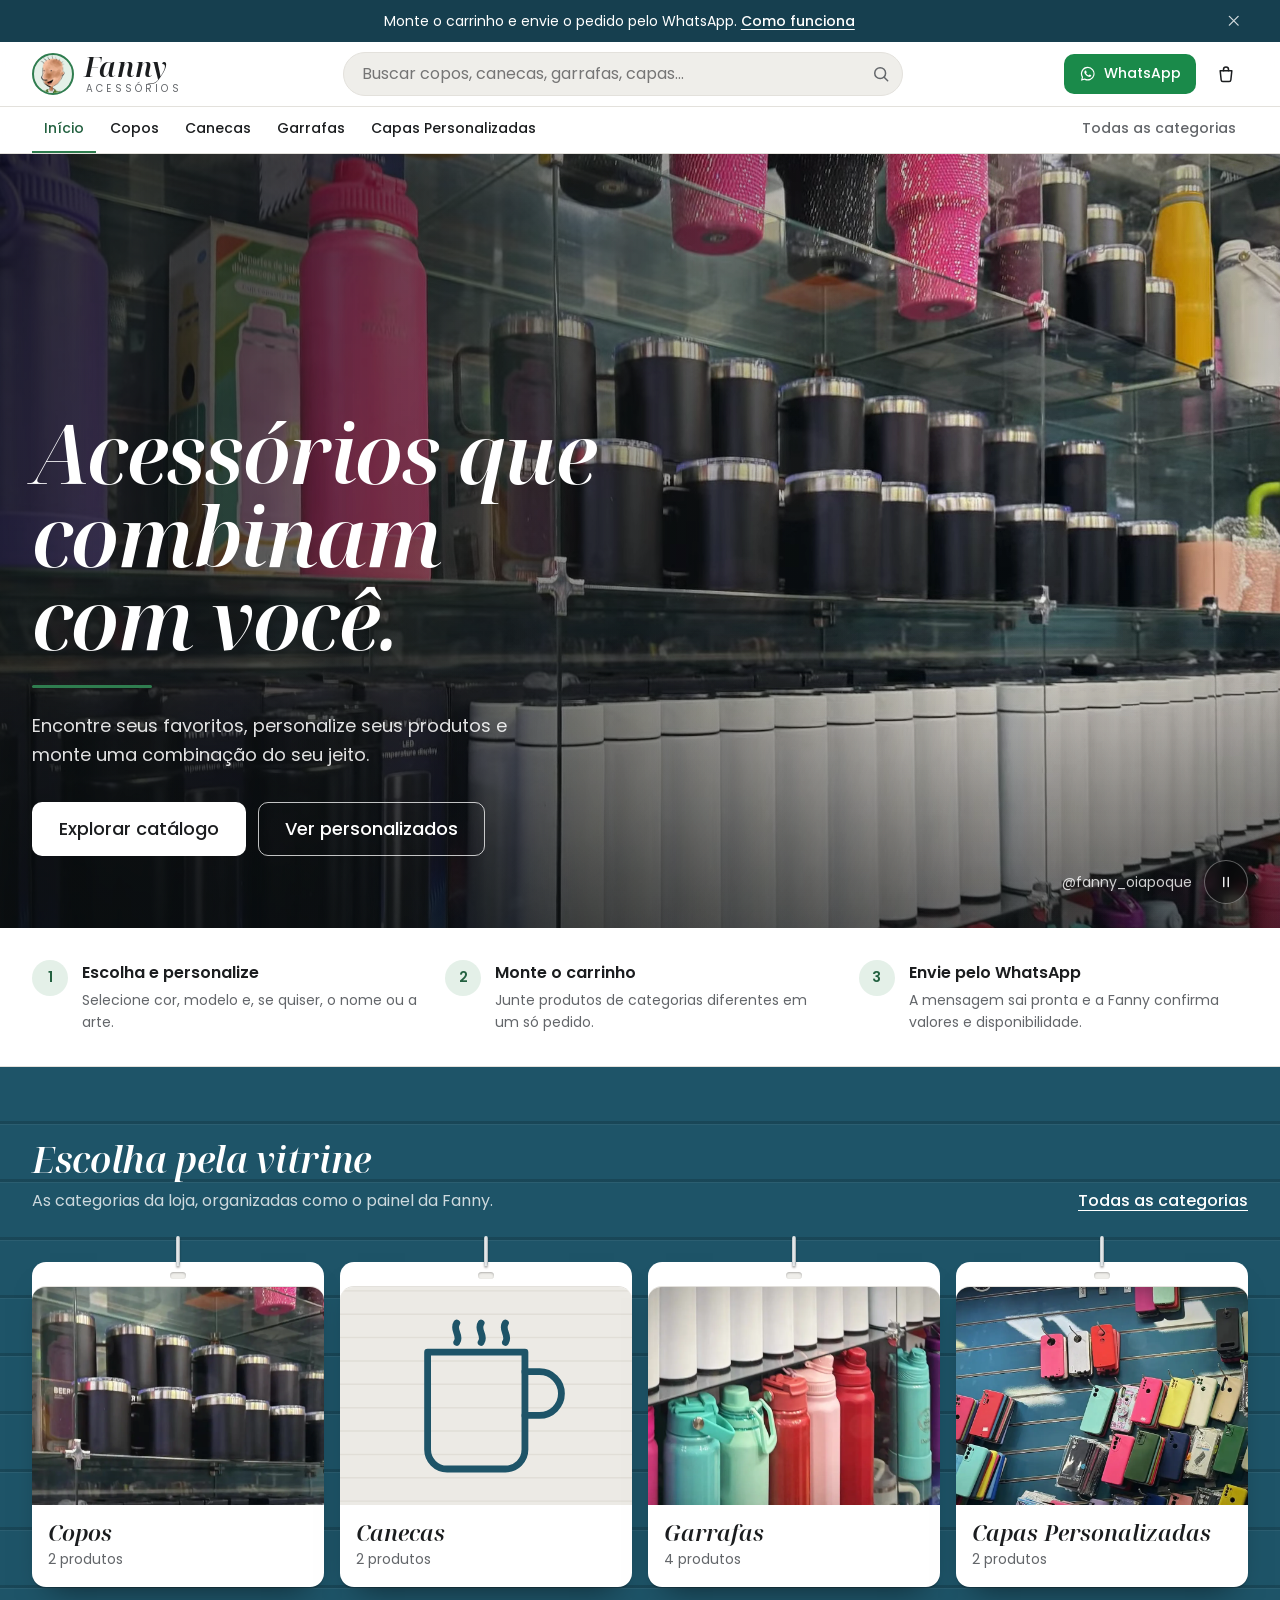
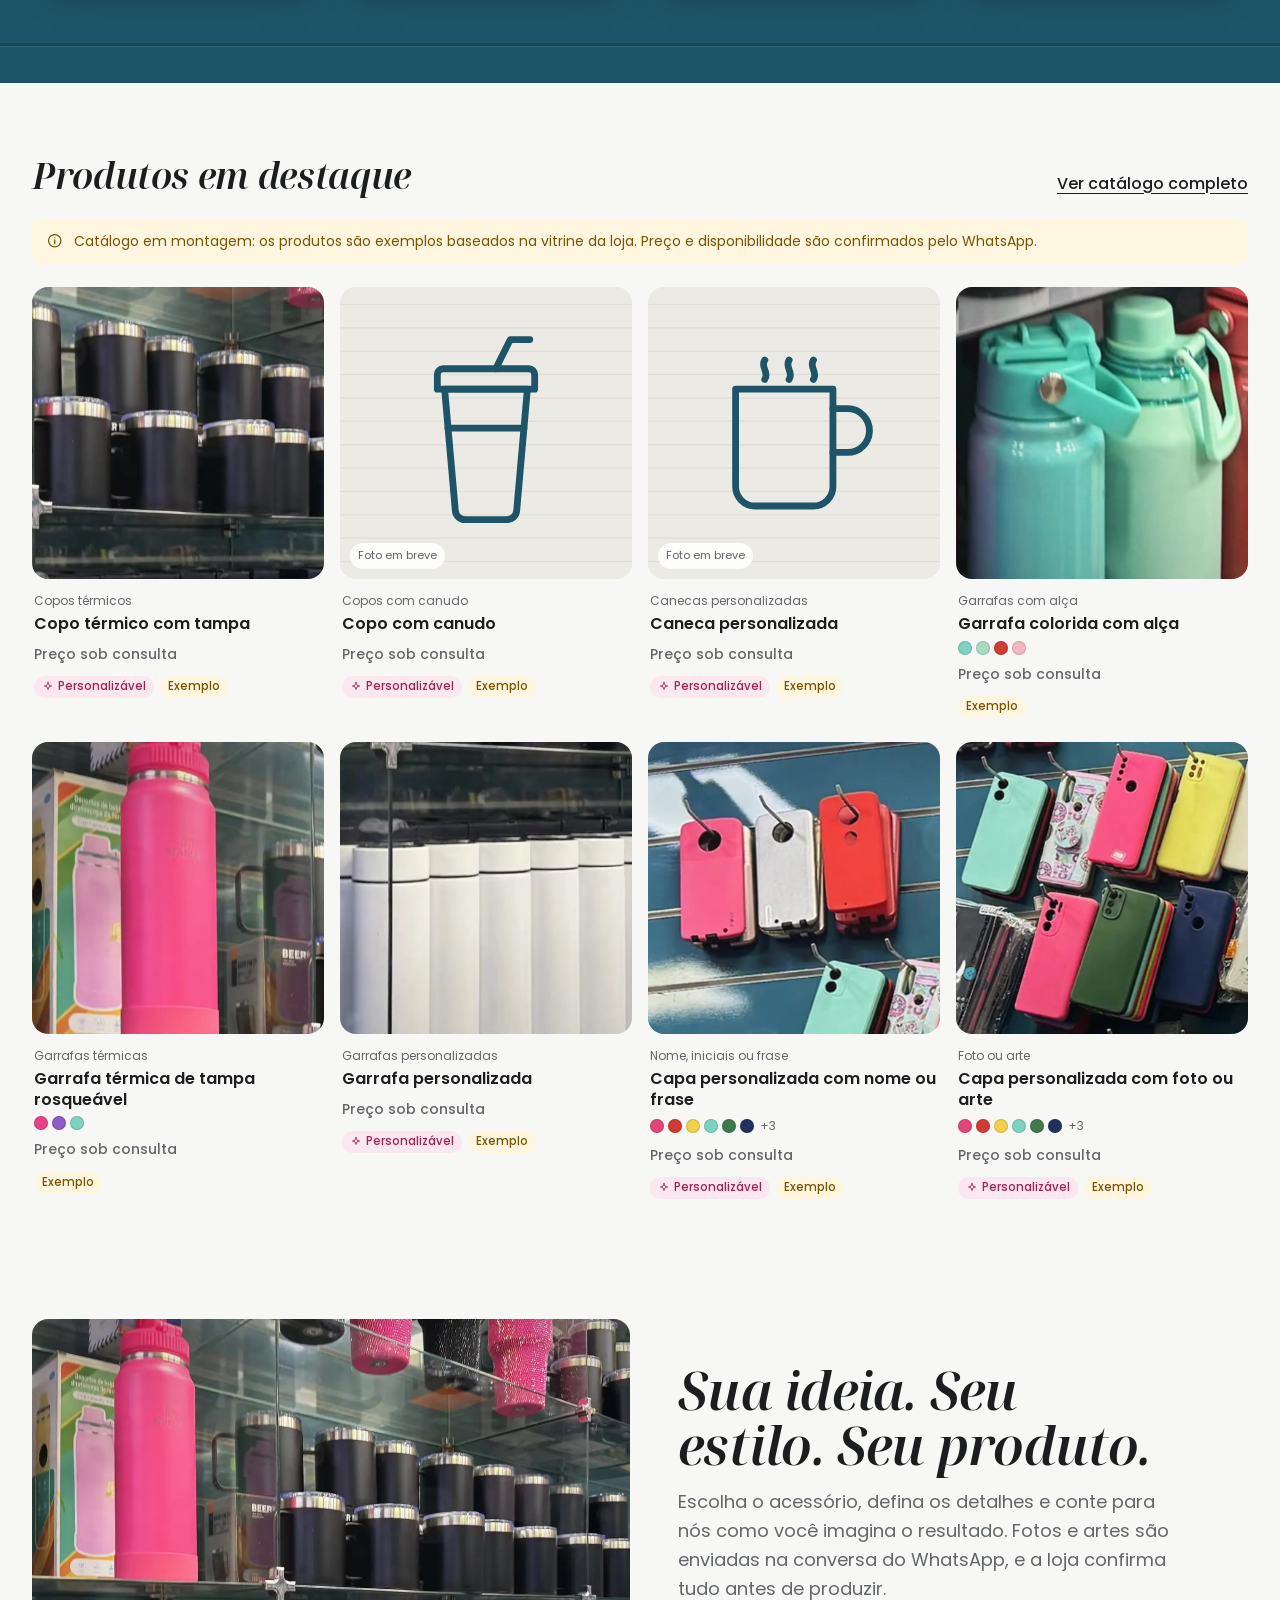
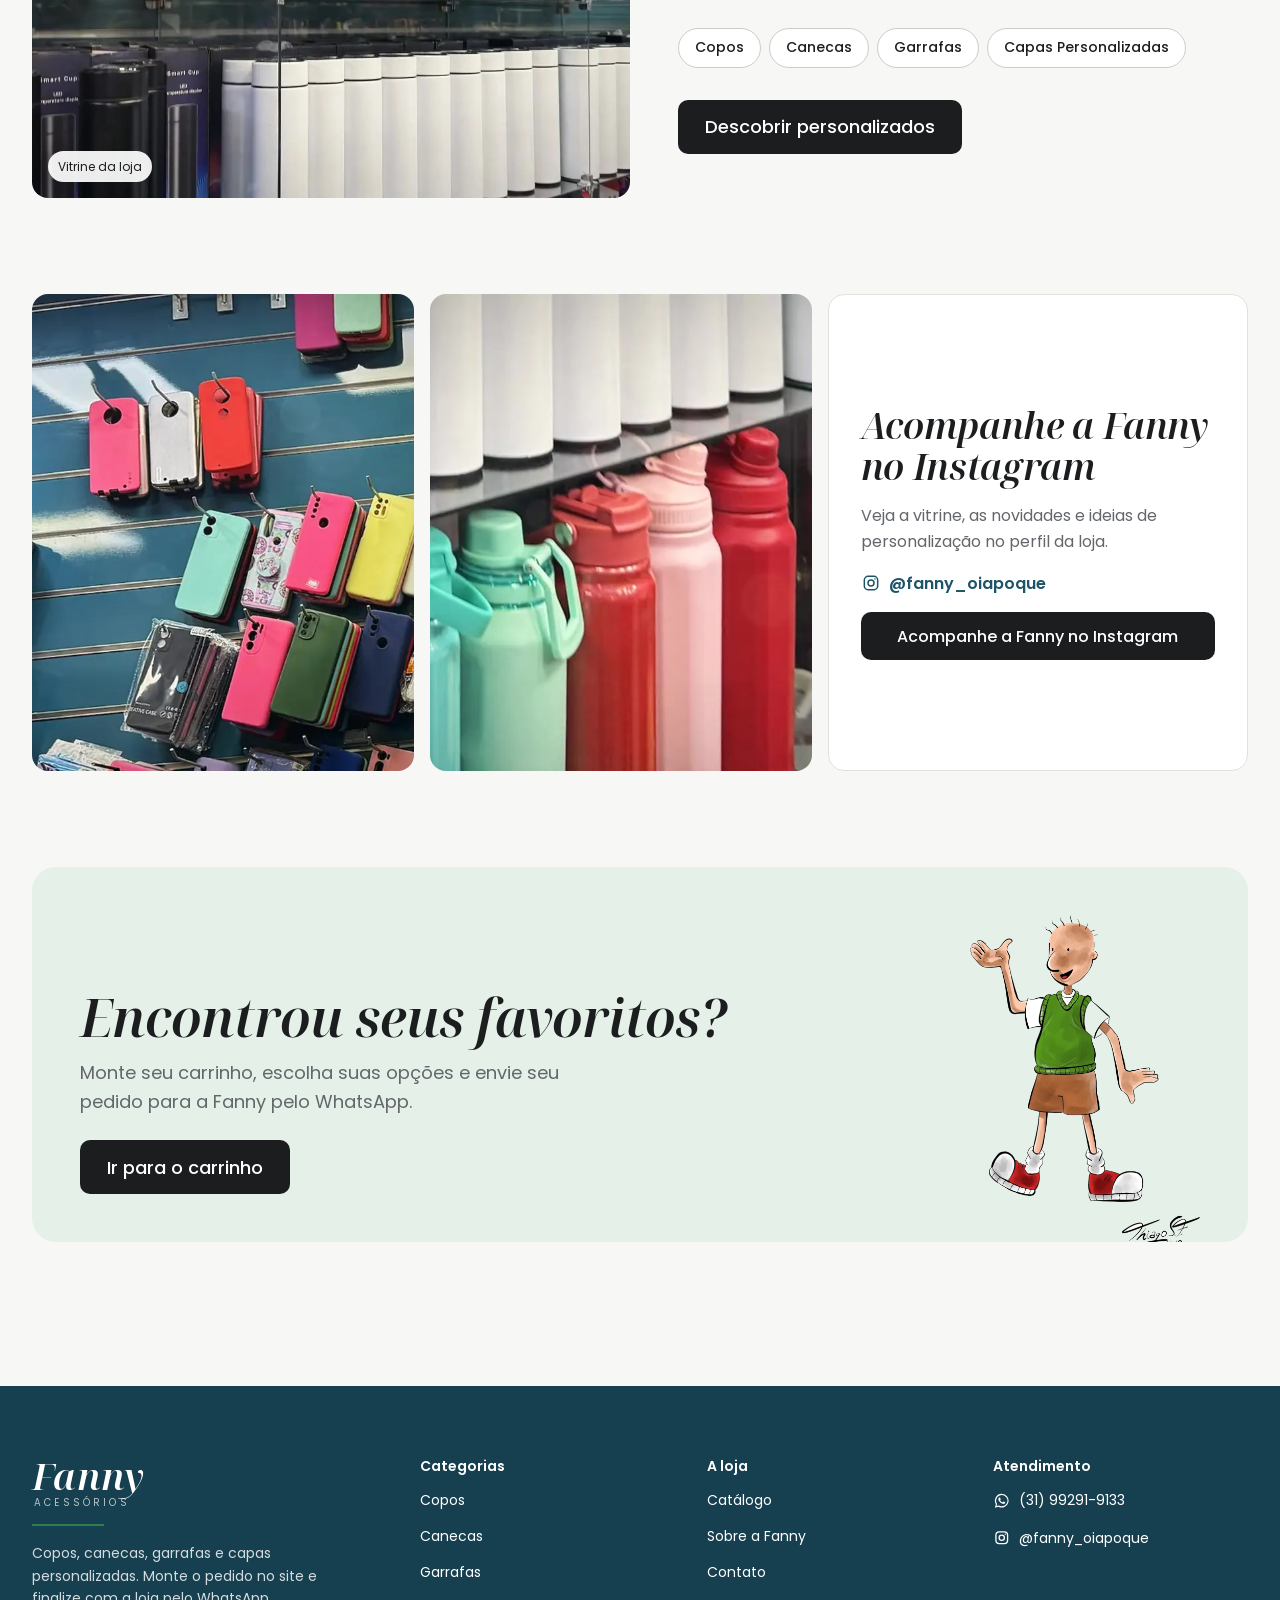
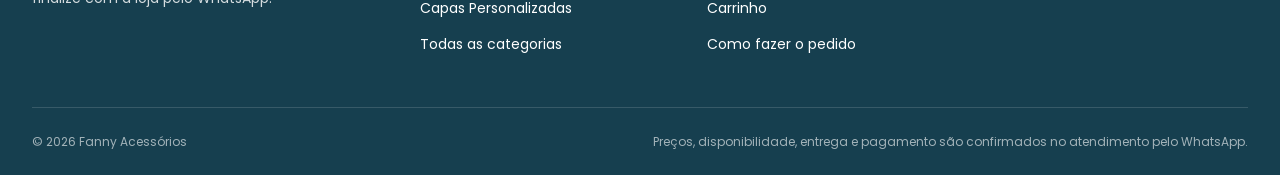
==== index.html @ cfad03cc "Add files via upload" ====
<!doctype html>
<html lang="pt-BR">
<head>
<meta charset="utf-8">
<meta name="viewport" content="width=device-width, initial-scale=1, viewport-fit=cover">
<title>Fanny Acessórios | Acessórios personalizados</title>
<meta name="description" content="Copos, canecas, garrafas e capas de celular personalizadas. Escolha, personalize e envie seu pedido para a Fanny pelo WhatsApp.">
<meta name="theme-color" content="#1E5468">

<meta property="og:type" content="website">
<meta property="og:locale" content="pt_BR">
<meta property="og:site_name" content="Fanny Acessórios">
<meta property="og:title" content="Fanny Acessórios | Acessórios personalizados">
<meta property="og:description" content="Copos, canecas, garrafas e capas de celular personalizadas. Escolha, personalize e envie seu pedido para a Fanny pelo WhatsApp.">
<meta property="og:image" content="assets/img/brand/og-image.jpg">

<meta name="twitter:card" content="summary_large_image">
<link rel="icon" href="favicon.svg" type="image/svg+xml">
<link rel="apple-touch-icon" href="assets/img/brand/apple-touch-icon.png">
<link rel="preload" href="assets/fonts/poppins-latin-400-normal.woff2" as="font" type="font/woff2" crossorigin>
<link rel="preload" href="assets/fonts/noto-serif-display-latin-600-italic.woff2" as="font" type="font/woff2" crossorigin>
<link rel="stylesheet" href="assets/css/fonts.css">
<link rel="stylesheet" href="assets/css/tokens.css">
<link rel="stylesheet" href="assets/css/base.css">
<link rel="stylesheet" href="assets/css/layout.css">
<link rel="stylesheet" href="assets/css/components.css">
<link rel="stylesheet" href="assets/css/catalog.css">
<link rel="stylesheet" href="assets/css/cart.css">
<link rel="stylesheet" href="assets/css/responsive.css">
<script type="module" src="assets/js/main.js"></script>
<link rel="preload" as="image" href="assets/img/hero/hero-poster.webp" media="(min-width: 768px)">
<link rel="preload" as="image" href="assets/img/hero/hero-poster-1280.webp" media="(max-width: 767px)">
<script type="application/ld+json">{"@context":"https://schema.org","@type":"Store","name":"Fanny Acessórios","description":"Copos, canecas, garrafas e capas personalizadas.","telephone":"+5531992919133","sameAs":["https://www.instagram.com/fanny_oiapoque/"]}</script>
</head>
<body data-page="home">
<a class="skip" href="#conteudo">Pular para o conteúdo</a>
<div class="announce"><div class="container"><p>Monte o carrinho e envie o pedido pelo WhatsApp. <a href="carrinho/#como-funciona">Como funciona</a></p><button type="button" data-announcement-close aria-label="Fechar aviso"><svg class="icon" viewBox="0 0 24 24" width="24" height="24" aria-hidden="true" focusable="false" fill="none" stroke="currentColor" stroke-width="1.8" stroke-linecap="round" stroke-linejoin="round"><path d="M6 6l12 12M18 6 6 18"/></svg></button></div></div>
<header class="site-header">
  <div class="container header__row">
    <button type="button" class="icon-btn header__menu" data-nav-toggle aria-controls="mobile-nav" aria-expanded="false" aria-label="Abrir menu"><svg class="icon" viewBox="0 0 24 24" width="24" height="24" aria-hidden="true" focusable="false" fill="none" stroke="currentColor" stroke-width="1.8" stroke-linecap="round" stroke-linejoin="round"><path d="M4 7h16M4 12h16M4 17h16"/></svg></button>
    <a class="brand" href="./" aria-label="Fanny Acessórios, página inicial"><picture><source srcset="assets/img/brand/fanny-avatar.webp" type="image/webp"><img class="brand__avatar" src="assets/img/brand/fanny-avatar.png" alt="" width="42" height="42"></picture><span class="brand__text"><span class="brand__word">Fanny</span><span class="brand__sub">acessórios</span></span></a>
    <form class="search" role="search" action="busca/" data-search-form>
      <label class="sr-only" for="q-top">Buscar produtos</label>
      <input id="q-top" type="search" name="q" placeholder="Buscar copos, canecas, garrafas, capas…" autocomplete="off" role="combobox" aria-autocomplete="list" aria-controls="suggest-top" aria-expanded="false">
      <button class="search__btn" type="submit" aria-label="Buscar"><svg class="icon" viewBox="0 0 24 24" width="24" height="24" aria-hidden="true" focusable="false" fill="none" stroke="currentColor" stroke-width="1.8" stroke-linecap="round" stroke-linejoin="round"><circle cx="11" cy="11" r="6.5"/><path d="m20 20-4.2-4.2"/></svg></button>
      <ul class="suggest" id="suggest-top" role="listbox" aria-label="Sugestões" data-suggest hidden></ul>
    </form>
    <div class="header__actions">
      <a class="icon-btn header__search-link" href="busca/" aria-label="Buscar produtos"><svg class="icon" viewBox="0 0 24 24" width="24" height="24" aria-hidden="true" focusable="false" fill="none" stroke="currentColor" stroke-width="1.8" stroke-linecap="round" stroke-linejoin="round"><circle cx="11" cy="11" r="6.5"/><path d="m20 20-4.2-4.2"/></svg></a>
      <a class="btn btn--wa btn--sm header__wa" href="https://wa.me/5531992919133?text=Ol%C3%A1%2C%20Fanny!%20Vim%20pelo%20site%20e%20gostaria%20de%20mais%20informa%C3%A7%C3%B5es." target="_blank" rel="noopener"><svg class="icon" viewBox="0 0 24 24" width="24" height="24" aria-hidden="true" focusable="false" fill="currentColor"><path d="M12.04 2.5a9.4 9.4 0 0 0-8.1 14.2L2.6 21.5l4.9-1.3a9.4 9.4 0 1 0 4.54-17.7zm0 17.2a7.8 7.8 0 0 1-3.98-1.09l-.29-.17-2.9.76.78-2.83-.19-.3a7.8 7.8 0 1 1 6.58 3.63zm4.28-5.84c-.23-.12-1.38-.68-1.6-.76-.21-.08-.37-.12-.53.12-.15.23-.6.76-.74.92-.14.15-.27.17-.5.06a6.4 6.4 0 0 1-1.88-1.16 7.1 7.1 0 0 1-1.3-1.62c-.14-.23 0-.36.1-.47.11-.11.24-.27.35-.41.12-.14.16-.23.24-.39.08-.15.04-.29-.02-.4-.06-.12-.53-1.27-.72-1.74-.19-.46-.38-.39-.53-.4h-.45a.86.86 0 0 0-.62.29 2.6 2.6 0 0 0-.82 1.95 4.5 4.5 0 0 0 .95 2.4 10.4 10.4 0 0 0 3.97 3.5c.55.24.99.38 1.32.49.56.18 1.06.15 1.46.09.45-.07 1.38-.56 1.57-1.1.2-.55.2-1.01.14-1.11-.06-.1-.21-.16-.44-.27z"/></svg><span>WhatsApp</span></a>
      <a class="icon-btn cart-btn" href="carrinho/" data-open-cart data-cart-label aria-label="Carrinho"><svg class="icon" viewBox="0 0 24 24" width="24" height="24" aria-hidden="true" focusable="false" fill="none" stroke="currentColor" stroke-width="1.8" stroke-linecap="round" stroke-linejoin="round"><path d="M5 8h14l-1.2 11.2a2 2 0 0 1-2 1.8H8.2a2 2 0 0 1-2-1.8L5 8z"/><path d="M9 8V6.5a3 3 0 0 1 6 0V8"/></svg><span class="count" data-cart-count hidden>0</span></a>
    </div>
  </div>
  <nav class="mainnav" aria-label="Categorias">
    <ul class="container mainnav__list">
      <li><a href="./" aria-current="page">Início</a></li>
      <li><a href="categorias/copos/">Copos</a></li>
      <li><a href="categorias/canecas/">Canecas</a></li>
      <li><a href="categorias/garrafas/">Garrafas</a></li>
      <li><a href="categorias/capas-personalizadas/">Capas Personalizadas</a></li>

      <li class="mainnav__all"><a href="categorias/">Todas as categorias</a></li>
    </ul>
  </nav>
</header>
<div class="mobile-nav" id="mobile-nav" hidden>
  <div class="mobile-nav__scrim" data-nav-close></div>
  <nav class="mobile-nav__panel" aria-label="Menu">
    <div class="mobile-nav__head"><span class="brand__word">Fanny</span><button type="button" class="icon-btn" data-nav-close aria-label="Fechar menu"><svg class="icon" viewBox="0 0 24 24" width="24" height="24" aria-hidden="true" focusable="false" fill="none" stroke="currentColor" stroke-width="1.8" stroke-linecap="round" stroke-linejoin="round"><path d="M6 6l12 12M18 6 6 18"/></svg></button></div>
    <div class="mobile-nav__body">
      <ul>
        <li><a href="./"><span class="mega__icon"><svg class="icon" viewBox="0 0 24 24" width="24" height="24" aria-hidden="true" focusable="false" fill="none" stroke="currentColor" stroke-width="1.8" stroke-linecap="round" stroke-linejoin="round"><path d="M4 11 12 4l8 7v8a1 1 0 0 1-1 1h-5v-6h-4v6H5a1 1 0 0 1-1-1z"/></svg></span>Início</a></li>
        <li><a href="catalogo/"><span class="mega__icon"><svg class="icon" viewBox="0 0 24 24" width="24" height="24" aria-hidden="true" focusable="false" fill="none" stroke="currentColor" stroke-width="1.8" stroke-linecap="round" stroke-linejoin="round"><rect x="4" y="4" width="7" height="7" rx="1.5"/><rect x="13" y="4" width="7" height="7" rx="1.5"/><rect x="4" y="13" width="7" height="7" rx="1.5"/><rect x="13" y="13" width="7" height="7" rx="1.5"/></svg></span>Catálogo completo</a></li>
        <li><a href="busca/"><span class="mega__icon"><svg class="icon" viewBox="0 0 24 24" width="24" height="24" aria-hidden="true" focusable="false" fill="none" stroke="currentColor" stroke-width="1.8" stroke-linecap="round" stroke-linejoin="round"><circle cx="11" cy="11" r="6.5"/><path d="m20 20-4.2-4.2"/></svg></span>Buscar produtos</a></li>
      </ul>
      <h2>Categorias</h2>
      <ul>
        <li><a href="categorias/copos/"><span class="mega__icon"><svg class="icon" viewBox="0 0 24 24" width="24" height="24" aria-hidden="true" focusable="false"><use href="assets/icons/categorias.svg#i-cup" width="24" height="24"/></svg></span>Copos</a></li>
        <li><a href="categorias/canecas/"><span class="mega__icon"><svg class="icon" viewBox="0 0 24 24" width="24" height="24" aria-hidden="true" focusable="false"><use href="assets/icons/categorias.svg#i-mug" width="24" height="24"/></svg></span>Canecas</a></li>
        <li><a href="categorias/garrafas/"><span class="mega__icon"><svg class="icon" viewBox="0 0 24 24" width="24" height="24" aria-hidden="true" focusable="false"><use href="assets/icons/categorias.svg#i-bottle" width="24" height="24"/></svg></span>Garrafas</a></li>
        <li><a href="categorias/capas-personalizadas/"><span class="mega__icon"><svg class="icon" viewBox="0 0 24 24" width="24" height="24" aria-hidden="true" focusable="false"><use href="assets/icons/categorias.svg#i-phone" width="24" height="24"/></svg></span>Capas Personalizadas</a></li>
        
      </ul>
      <h2>A loja</h2>
      <ul>
        <li><a href="sobre/"><span class="mega__icon"><svg class="icon" viewBox="0 0 24 24" width="24" height="24" aria-hidden="true" focusable="false" fill="none" stroke="currentColor" stroke-width="1.8" stroke-linecap="round" stroke-linejoin="round"><circle cx="12" cy="12" r="8.5"/><path d="M12 11v5M12 8h.01"/></svg></span>Sobre a Fanny</a></li>
        <li><a href="contato/"><span class="mega__icon"><svg class="icon" viewBox="0 0 24 24" width="24" height="24" aria-hidden="true" focusable="false" fill="currentColor"><path d="M12.04 2.5a9.4 9.4 0 0 0-8.1 14.2L2.6 21.5l4.9-1.3a9.4 9.4 0 1 0 4.54-17.7zm0 17.2a7.8 7.8 0 0 1-3.98-1.09l-.29-.17-2.9.76.78-2.83-.19-.3a7.8 7.8 0 1 1 6.58 3.63zm4.28-5.84c-.23-.12-1.38-.68-1.6-.76-.21-.08-.37-.12-.53.12-.15.23-.6.76-.74.92-.14.15-.27.17-.5.06a6.4 6.4 0 0 1-1.88-1.16 7.1 7.1 0 0 1-1.3-1.62c-.14-.23 0-.36.1-.47.11-.11.24-.27.35-.41.12-.14.16-.23.24-.39.08-.15.04-.29-.02-.4-.06-.12-.53-1.27-.72-1.74-.19-.46-.38-.39-.53-.4h-.45a.86.86 0 0 0-.62.29 2.6 2.6 0 0 0-.82 1.95 4.5 4.5 0 0 0 .95 2.4 10.4 10.4 0 0 0 3.97 3.5c.55.24.99.38 1.32.49.56.18 1.06.15 1.46.09.45-.07 1.38-.56 1.57-1.1.2-.55.2-1.01.14-1.11-.06-.1-.21-.16-.44-.27z"/></svg></span>Contato</a></li>
        <li><a href="https://www.instagram.com/fanny_oiapoque/" target="_blank" rel="noopener"><span class="mega__icon"><svg class="icon" viewBox="0 0 24 24" width="24" height="24" aria-hidden="true" focusable="false" fill="none" stroke="currentColor" stroke-width="1.8" stroke-linecap="round" stroke-linejoin="round"><rect x="4" y="4" width="16" height="16" rx="4.5"/><circle cx="12" cy="12" r="3.6"/><path d="M16.8 7.2h.01"/></svg></span>@fanny_oiapoque</a></li>
      </ul>
    </div>
  </nav>
</div>
<main id="conteudo">

<section class="hero" aria-labelledby="hero-title">
  <div class="hero__media">
    <picture>
      <source media="(max-width: 767px)" srcset="assets/img/hero/hero-poster-1280.webp">
      <img src="assets/img/hero/hero-poster.webp" alt="" width="1920" height="1080" fetchpriority="high">
    </picture>
    <video class="hero__video" data-hero-video muted playsinline loop preload="none" aria-hidden="true" tabindex="-1" disablepictureinpicture></video>
    <div class="hero__shade"></div>
  </div>
  <div class="container hero__content">
    <h1 class="hero__title" id="hero-title">Acessórios que combinam com você.</h1>
    <span class="hero__rule" aria-hidden="true"></span>
    <p class="hero__lead">Encontre seus favoritos, personalize seus produtos e monte uma combinação do seu jeito.</p>
    <div class="btn-row">
      <a class="btn btn--light btn--lg" href="catalogo/">Explorar catálogo</a>
      <a class="btn btn--outline-light btn--lg" href="catalogo/?pers=1">Ver personalizados</a>
    </div>
  </div>
  <a class="hero__handle" href="https://www.instagram.com/fanny_oiapoque/" target="_blank" rel="noopener">@fanny_oiapoque</a>
  <button type="button" class="hero__toggle" data-hero-toggle aria-label="Reproduzir vídeo da loja" aria-pressed="true"><svg class="icon" viewBox="0 0 24 24" width="24" height="24" aria-hidden="true" focusable="false" fill="none" stroke="currentColor" stroke-width="1.8" stroke-linecap="round" stroke-linejoin="round"><path d="M8 5.5v13l10-6.5z"/></svg></button>
</section>

<div class="steps-band">
  <div class="container">
    <h2 class="sr-only">Como fazer o pedido</h2>
    <ol class="steps">
      <li><strong>Escolha e personalize</strong><span>Selecione cor, modelo e, se quiser, o nome ou a arte.</span></li>
      <li><strong>Monte o carrinho</strong><span>Junte produtos de categorias diferentes em um só pedido.</span></li>
      <li><strong>Envie pelo WhatsApp</strong><span>A mensagem sai pronta e a Fanny confirma valores e disponibilidade.</span></li>
    </ol>
  </div>
</div>

<section class="wall" aria-labelledby="cat-title">
  <div class="container">
    <div class="section-head">
      <div>
        <h2 class="section-title" id="cat-title">Escolha pela vitrine</h2>
        <p class="section-lead">As categorias da loja, organizadas como o painel da Fanny.</p>
      </div>
      <a class="text-link" style="color:#fff" href="categorias/">Todas as categorias</a>
    </div>
    <div class="wall__grid">
      <a class="hang hang--big" href="categorias/copos/"><img class="hang__img" src="assets/img/categories/copos.webp" alt="" width="960" height="720" loading="lazy" decoding="async"><span class="hang__body"><span class="hang__name">Copos</span><span class="hang__meta">2 produtos</span></span></a>
      <a class="hang hang--big" href="categorias/canecas/"><img class="hang__img" src="assets/img/categories/icon-mug.svg" alt="" width="960" height="720" loading="lazy" decoding="async"><span class="hang__body"><span class="hang__name">Canecas</span><span class="hang__meta">2 produtos</span></span></a>
      <a class="hang hang--big" href="categorias/garrafas/"><img class="hang__img" src="assets/img/categories/garrafas.webp" alt="" width="960" height="720" loading="lazy" decoding="async"><span class="hang__body"><span class="hang__name">Garrafas</span><span class="hang__meta">4 produtos</span></span></a>
      <a class="hang hang--big" href="categorias/capas-personalizadas/"><img class="hang__img" src="assets/img/categories/capas-personalizadas.webp" alt="" width="960" height="720" loading="lazy" decoding="async"><span class="hang__body"><span class="hang__name">Capas Personalizadas</span><span class="hang__meta">2 produtos</span></span></a>

    </div>
  </div>
</section>

<section class="section" data-home-featured aria-labelledby="feat-title">
  <div class="container">
    <div class="section-head">
      <div><h2 class="section-title" id="feat-title">Produtos em destaque</h2></div>
      <a class="text-link" href="catalogo/">Ver catálogo completo</a>
    </div>
    <div style="margin-bottom:var(--space-5)"><p class="demo-note"><svg class="icon" viewBox="0 0 24 24" width="24" height="24" aria-hidden="true" focusable="false" fill="none" stroke="currentColor" stroke-width="1.8" stroke-linecap="round" stroke-linejoin="round"><circle cx="12" cy="12" r="8.5"/><path d="M12 11v5M12 8h.01"/></svg><span>Catálogo em montagem: os produtos são exemplos baseados na vitrine da loja. Preço e disponibilidade são confirmados pelo WhatsApp.</span></p></div>
    <div class="grid" data-grid></div>
  </div>
</section>

<section class="section section--tight" aria-labelledby="custom-title">
  <div class="container custom">
    <div class="custom__media">
      <img src="assets/img/editorial/vitrine-garrafas.webp" alt="Vitrine da Fanny com garrafas coloridas, copos com tampa e garrafas brancas" width="1600" height="900" loading="lazy">
      <span class="custom__label">Vitrine da loja</span>
    </div>
    <div>
      <h2 class="custom__title" id="custom-title">Sua ideia. Seu estilo. Seu produto.</h2>
      <p class="custom__text">Escolha o acessório, defina os detalhes e conte para nós como você imagina o resultado. Fotos e artes são enviadas na conversa do WhatsApp, e a loja confirma tudo antes de produzir.</p>
      <ul class="custom__kinds"><li><a href="categorias/copos/?pers=1">Copos</a></li><li><a href="categorias/canecas/?pers=1">Canecas</a></li><li><a href="categorias/garrafas/?pers=1">Garrafas</a></li><li><a href="categorias/capas-personalizadas/?pers=1">Capas Personalizadas</a></li></ul>
      <div class="btn-row" style="margin-top:var(--space-6)"><a class="btn btn--primary btn--lg" href="catalogo/?pers=1">Descobrir personalizados</a></div>
    </div>
  </div>
</section>

<section class="section section--tight" data-home-new hidden aria-labelledby="new-title">
  <div class="container"><div class="section-head"><h2 class="section-title" id="new-title">Novidades</h2></div><div class="grid" data-grid></div></div>
</section>

<section class="section section--tight" aria-labelledby="insta-title">
  <div class="container insta">
    <div class="insta__photo"><img src="assets/img/categories/capas-personalizadas.webp" alt="Painel azul da loja com capinhas coloridas penduradas" width="960" height="720" loading="lazy"></div>
    <div class="insta__photo"><img src="assets/img/categories/garrafas.webp" alt="Prateleira com garrafas coloridas e garrafas brancas" width="960" height="720" loading="lazy"></div>
    <div class="insta__card">
      <h2 class="section-title" id="insta-title">Acompanhe a Fanny no Instagram</h2>
      <p class="section-lead" style="margin:0">Veja a vitrine, as novidades e ideias de personalização no perfil da loja.</p>
      <a class="insta__handle" href="https://www.instagram.com/fanny_oiapoque/" target="_blank" rel="noopener"><svg class="icon" viewBox="0 0 24 24" width="24" height="24" aria-hidden="true" focusable="false" fill="none" stroke="currentColor" stroke-width="1.8" stroke-linecap="round" stroke-linejoin="round"><rect x="4" y="4" width="16" height="16" rx="4.5"/><circle cx="12" cy="12" r="3.6"/><path d="M16.8 7.2h.01"/></svg>@fanny_oiapoque</a>
      <a class="btn btn--primary" href="https://www.instagram.com/fanny_oiapoque/" target="_blank" rel="noopener">Acompanhe a Fanny no Instagram</a>
    </div>
  </div>
</section>

<section class="section section--tight" aria-labelledby="final-title">
  <div class="container">
    <div class="final">
      <div class="final__text">
        <h2 id="final-title">Encontrou seus favoritos?</h2>
        <p>Monte seu carrinho, escolha suas opções e envie seu pedido para a Fanny pelo WhatsApp.</p>
        <a class="btn btn--primary btn--lg" href="carrinho/">Ir para o carrinho</a>
      </div>
      <picture><source srcset="assets/img/brand/fanny-char.webp" type="image/webp"><img class="final__mascot" src="assets/img/brand/fanny-char.png" alt="Personagem da Fanny Acessórios acenando" width="230" height="335" loading="lazy" decoding="async"></picture>
    </div>
  </div>
</section>
<noscript><div class="container"><p class="notice">Ative o JavaScript para filtrar produtos e usar o carrinho. Você também pode pedir pelo <a href="https://wa.me/5531992919133?text=Ol%C3%A1%2C%20Fanny!%20Vim%20pelo%20site%20e%20gostaria%20de%20mais%20informa%C3%A7%C3%B5es.">WhatsApp</a>.</p><ul><li><a href="produto/?id=copo-termico-com-tampa">Copo térmico com tampa</a></li><li><a href="produto/?id=copo-com-canudo">Copo com canudo</a></li><li><a href="produto/?id=caneca-personalizada">Caneca personalizada</a></li><li><a href="produto/?id=garrafa-colorida-com-alca">Garrafa colorida com alça</a></li><li><a href="produto/?id=garrafa-termica-rosa">Garrafa térmica de tampa rosqueável</a></li><li><a href="produto/?id=garrafa-personalizada">Garrafa personalizada</a></li><li><a href="produto/?id=capa-personalizada">Capa personalizada com nome ou frase</a></li><li><a href="produto/?id=capa-com-foto-ou-arte">Capa personalizada com foto ou arte</a></li></ul></div></noscript>
<p class="notice container" data-js-error hidden>Não foi possível carregar esta parte da página. Recarregue ou fale com a loja pelo WhatsApp.</p>
</main>
<footer class="site-footer">
  <div class="container">
    <div class="footer__grid">
      <div class="footer__brand">
        <span class="brand__text"><span class="brand__word">Fanny</span><span class="brand__sub">acessórios</span></span>
        <span class="footer__rule"></span>
        <p>Copos, canecas, garrafas e capas personalizadas. Monte o pedido no site e finalize com a loja pelo WhatsApp.</p>
      </div>
      <div>
        <h2>Categorias</h2>
        <ul><li><a href="categorias/copos/">Copos</a></li><li><a href="categorias/canecas/">Canecas</a></li><li><a href="categorias/garrafas/">Garrafas</a></li><li><a href="categorias/capas-personalizadas/">Capas Personalizadas</a></li><li><a href="categorias/">Todas as categorias</a></li></ul>
      </div>
      <div>
        <h2>A loja</h2>
        <ul>
          <li><a href="catalogo/">Catálogo</a></li>
          <li><a href="sobre/">Sobre a Fanny</a></li>
          <li><a href="contato/">Contato</a></li>
          <li><a href="carrinho/">Carrinho</a></li>
          <li><a href="carrinho/#como-funciona">Como fazer o pedido</a></li>
        </ul>
      </div>
      <div>
        <h2>Atendimento</h2>
        <ul>
          <li><a href="https://wa.me/5531992919133?text=Ol%C3%A1%2C%20Fanny!%20Vim%20pelo%20site%20e%20gostaria%20de%20mais%20informa%C3%A7%C3%B5es." target="_blank" rel="noopener"><svg class="icon" viewBox="0 0 24 24" width="24" height="24" aria-hidden="true" focusable="false" fill="currentColor"><path d="M12.04 2.5a9.4 9.4 0 0 0-8.1 14.2L2.6 21.5l4.9-1.3a9.4 9.4 0 1 0 4.54-17.7zm0 17.2a7.8 7.8 0 0 1-3.98-1.09l-.29-.17-2.9.76.78-2.83-.19-.3a7.8 7.8 0 1 1 6.58 3.63zm4.28-5.84c-.23-.12-1.38-.68-1.6-.76-.21-.08-.37-.12-.53.12-.15.23-.6.76-.74.92-.14.15-.27.17-.5.06a6.4 6.4 0 0 1-1.88-1.16 7.1 7.1 0 0 1-1.3-1.62c-.14-.23 0-.36.1-.47.11-.11.24-.27.35-.41.12-.14.16-.23.24-.39.08-.15.04-.29-.02-.4-.06-.12-.53-1.27-.72-1.74-.19-.46-.38-.39-.53-.4h-.45a.86.86 0 0 0-.62.29 2.6 2.6 0 0 0-.82 1.95 4.5 4.5 0 0 0 .95 2.4 10.4 10.4 0 0 0 3.97 3.5c.55.24.99.38 1.32.49.56.18 1.06.15 1.46.09.45-.07 1.38-.56 1.57-1.1.2-.55.2-1.01.14-1.11-.06-.1-.21-.16-.44-.27z"/></svg>(31) 99291-9133</a></li>
          <li><a href="https://www.instagram.com/fanny_oiapoque/" target="_blank" rel="noopener"><svg class="icon" viewBox="0 0 24 24" width="24" height="24" aria-hidden="true" focusable="false" fill="none" stroke="currentColor" stroke-width="1.8" stroke-linecap="round" stroke-linejoin="round"><rect x="4" y="4" width="16" height="16" rx="4.5"/><circle cx="12" cy="12" r="3.6"/><path d="M16.8 7.2h.01"/></svg>@fanny_oiapoque</a></li>

        </ul>
      </div>
    </div>
    <div class="footer__bottom">
      <span>© 2026 Fanny Acessórios</span>
      <span>Preços, disponibilidade, entrega e pagamento são confirmados no atendimento pelo WhatsApp.</span>
    </div>
  </div>
</footer>
<nav class="tabbar" aria-label="Atalhos">
  <a href="./" aria-current="page"><svg class="icon" viewBox="0 0 24 24" width="24" height="24" aria-hidden="true" focusable="false" fill="none" stroke="currentColor" stroke-width="1.8" stroke-linecap="round" stroke-linejoin="round"><path d="M4 11 12 4l8 7v8a1 1 0 0 1-1 1h-5v-6h-4v6H5a1 1 0 0 1-1-1z"/></svg><span>Início</span></a>
  <button type="button" data-nav-toggle aria-controls="mobile-nav" aria-expanded="false"><svg class="icon" viewBox="0 0 24 24" width="24" height="24" aria-hidden="true" focusable="false" fill="none" stroke="currentColor" stroke-width="1.8" stroke-linecap="round" stroke-linejoin="round"><rect x="4" y="4" width="7" height="7" rx="1.5"/><rect x="13" y="4" width="7" height="7" rx="1.5"/><rect x="4" y="13" width="7" height="7" rx="1.5"/><rect x="13" y="13" width="7" height="7" rx="1.5"/></svg><span>Categorias</span></button>
  <a href="busca/"><svg class="icon" viewBox="0 0 24 24" width="24" height="24" aria-hidden="true" focusable="false" fill="none" stroke="currentColor" stroke-width="1.8" stroke-linecap="round" stroke-linejoin="round"><circle cx="11" cy="11" r="6.5"/><path d="m20 20-4.2-4.2"/></svg><span>Buscar</span></a>
  <a href="carrinho/" data-open-cart data-cart-label><svg class="icon" viewBox="0 0 24 24" width="24" height="24" aria-hidden="true" focusable="false" fill="none" stroke="currentColor" stroke-width="1.8" stroke-linecap="round" stroke-linejoin="round"><path d="M5 8h14l-1.2 11.2a2 2 0 0 1-2 1.8H8.2a2 2 0 0 1-2-1.8L5 8z"/><path d="M9 8V6.5a3 3 0 0 1 6 0V8"/></svg><span>Carrinho</span><span class="count" data-cart-count hidden>0</span></a>
  <a class="tabbar__wa" href="https://wa.me/5531992919133?text=Ol%C3%A1%2C%20Fanny!%20Vim%20pelo%20site%20e%20gostaria%20de%20mais%20informa%C3%A7%C3%B5es." target="_blank" rel="noopener"><svg class="icon" viewBox="0 0 24 24" width="24" height="24" aria-hidden="true" focusable="false" fill="currentColor"><path d="M12.04 2.5a9.4 9.4 0 0 0-8.1 14.2L2.6 21.5l4.9-1.3a9.4 9.4 0 1 0 4.54-17.7zm0 17.2a7.8 7.8 0 0 1-3.98-1.09l-.29-.17-2.9.76.78-2.83-.19-.3a7.8 7.8 0 1 1 6.58 3.63zm4.28-5.84c-.23-.12-1.38-.68-1.6-.76-.21-.08-.37-.12-.53.12-.15.23-.6.76-.74.92-.14.15-.27.17-.5.06a6.4 6.4 0 0 1-1.88-1.16 7.1 7.1 0 0 1-1.3-1.62c-.14-.23 0-.36.1-.47.11-.11.24-.27.35-.41.12-.14.16-.23.24-.39.08-.15.04-.29-.02-.4-.06-.12-.53-1.27-.72-1.74-.19-.46-.38-.39-.53-.4h-.45a.86.86 0 0 0-.62.29 2.6 2.6 0 0 0-.82 1.95 4.5 4.5 0 0 0 .95 2.4 10.4 10.4 0 0 0 3.97 3.5c.55.24.99.38 1.32.49.56.18 1.06.15 1.46.09.45-.07 1.38-.56 1.57-1.1.2-.55.2-1.01.14-1.11-.06-.1-.21-.16-.44-.27z"/></svg><span>WhatsApp</span></a>
</nav>
</body>
</html>
---- assets/css/fonts.css ----
/* Fontes hospedadas no próprio site (licença SIL Open Font License, ver assets/fonts). */
@font-face { font-family: "Poppins"; font-style: normal; font-weight: 400; font-display: swap; src: url("../fonts/poppins-latin-400-normal.woff2") format("woff2"); }
@font-face { font-family: "Poppins"; font-style: normal; font-weight: 500; font-display: swap; src: url("../fonts/poppins-latin-500-normal.woff2") format("woff2"); }
@font-face { font-family: "Poppins"; font-style: normal; font-weight: 600; font-display: swap; src: url("../fonts/poppins-latin-600-normal.woff2") format("woff2"); }
@font-face { font-family: "Noto Serif Display"; font-style: italic; font-weight: 500; font-display: swap; src: url("../fonts/noto-serif-display-latin-500-italic.woff2") format("woff2"); }
@font-face { font-family: "Noto Serif Display"; font-style: italic; font-weight: 600; font-display: swap; src: url("../fonts/noto-serif-display-latin-600-italic.woff2") format("woff2"); }
---- assets/css/tokens.css ----
/* =========================================================
   TOKENS — identidade visual configurável da Fanny Acessórios
   Troque as cores aqui; os componentes usam só estas variáveis.
   ========================================================= */
:root {
  /* Base */
  --color-background: #F7F7F5;
  --color-surface: #FFFFFF;
  --color-surface-2: #EFEEEA;
  --color-text: #1B1D1F;
  --color-text-muted: #63666A;
  --color-border: #E3E1DC;
  --color-border-strong: #CFCCC5;

  /* Marca */
  --color-primary: #1B1D1F;          /* botões principais */
  --color-on-primary: #FFFFFF;
  --color-accent: #2F7D4F;           /* verde da linha do letreiro Fanny */
  --color-accent-strong: #236140;
  --color-accent-soft: #E4F0E8;
  --color-wall: #1E5468;             /* parede ripada azul-petróleo da loja */
  --color-wall-deep: #163F4F;
  --color-wall-groove: rgba(0, 0, 0, 0.16);
  --color-wall-shine: rgba(255, 255, 255, 0.06);
  --color-pop: #D93B72;              /* rosa das capinhas, uso pontual */
  --color-pop-soft: #FBE7EF;

  /* Estados */
  --color-success: #287A4B;
  --color-sale: #B73535;
  --color-warning-bg: #FFF6E0;
  --color-warning-text: #7A5300;
  --color-whatsapp: #1A8A4A;
  --color-whatsapp-strong: #146E3A;
  --color-focus: #1E5468;

  /* Tipografia */
  --font-display: "Noto Serif Display", "Noto Serif", Georgia, "Times New Roman", serif;
  --font-ui: "Poppins", system-ui, -apple-system, "Segoe UI", Roboto, Arial, sans-serif;

  --text-xs: 0.75rem;
  --text-sm: 0.875rem;
  --text-base: 1rem;
  --text-md: 1.125rem;
  --text-lg: 1.375rem;
  --text-xl: clamp(1.6rem, 1.2rem + 1.4vw, 2.25rem);
  --text-2xl: clamp(2rem, 1.3rem + 2.6vw, 3.25rem);
  --text-hero: clamp(2.5rem, 1.4rem + 4.6vw, 5.25rem);

  /* Forma e espaço */
  --radius-card: 16px;
  --radius-button: 10px;
  --radius-small: 8px;
  --radius-pill: 999px;

  --space-1: 0.25rem;
  --space-2: 0.5rem;
  --space-3: 0.75rem;
  --space-4: 1rem;
  --space-5: 1.5rem;
  --space-6: 2rem;
  --space-7: 3rem;
  --space-8: 4.5rem;
  --space-9: 6rem;

  --container-width: 1280px;
  --gutter: clamp(1rem, 0.6rem + 1.8vw, 2rem);

  --header-h: 64px;
  --tabbar-h: 64px;

  --shadow-raise: 0 1px 2px rgba(20, 22, 24, 0.06), 0 8px 24px -12px rgba(20, 22, 24, 0.18);
  --shadow-pop: 0 24px 60px -20px rgba(20, 22, 24, 0.35);
  --ease: cubic-bezier(0.2, 0.7, 0.2, 1);
}
---- assets/css/base.css ----
/* =========================================================
   BASE — reset, tipografia e utilitários
   ========================================================= */
*, *::before, *::after { box-sizing: border-box; }
html { -webkit-text-size-adjust: 100%; text-size-adjust: 100%; scroll-padding-top: calc(var(--header-h) + 16px); }
html.is-locked { overflow: hidden; }
body {
  margin: 0;
  min-height: 100vh;
  background: var(--color-background);
  color: var(--color-text);
  font-family: var(--font-ui);
  font-size: var(--text-base);
  line-height: 1.6;
  -webkit-font-smoothing: antialiased;
  overflow-x: hidden;
}
img, video, svg { display: block; max-width: 100%; }
img { height: auto; }
button, input, select, textarea { font: inherit; color: inherit; }
button { cursor: pointer; }
a { color: inherit; text-decoration-thickness: 1px; text-underline-offset: 3px; }
h1, h2, h3, h4 { margin: 0; line-height: 1.15; font-weight: 600; }
p { margin: 0; }
ul, ol { margin: 0; padding: 0; }
fieldset { border: 0; margin: 0; padding: 0; min-width: 0; }
legend { padding: 0; }
[hidden] { display: none !important; }

:focus-visible {
  outline: 3px solid var(--color-focus);
  outline-offset: 2px;
  border-radius: 4px;
}
.on-dark :focus-visible, .hero :focus-visible, .site-footer :focus-visible, .wall :focus-visible { outline-color: #fff; }

.sr-only {
  position: absolute !important; width: 1px; height: 1px; padding: 0; margin: -1px;
  overflow: hidden; clip: rect(0 0 0 0); white-space: nowrap; border: 0;
}
.skip {
  position: absolute; left: 12px; top: -60px; z-index: 200;
  background: var(--color-primary); color: var(--color-on-primary);
  padding: 10px 16px; border-radius: var(--radius-button); text-decoration: none;
}
.skip:focus { top: 12px; }

.container { width: 100%; max-width: var(--container-width); margin-inline: auto; padding-inline: var(--gutter); }

.display { font-family: var(--font-display); font-style: italic; font-weight: 600; letter-spacing: -0.01em; }

.section { padding-block: var(--space-8); }
.section--tight { padding-block: var(--space-7); }
.section-head { display: flex; align-items: end; justify-content: space-between; gap: var(--space-4); margin-bottom: var(--space-5); flex-wrap: wrap; }
.section-title { font-family: var(--font-display); font-style: italic; font-weight: 600; font-size: var(--text-xl); letter-spacing: -0.01em; }
.section-lead { color: var(--color-text-muted); max-width: 60ch; margin-top: var(--space-2); }
.text-link { font-weight: 500; text-decoration: underline; text-underline-offset: 4px; white-space: nowrap; }
.text-link:hover { color: var(--color-accent-strong); }

.icon { width: 1.25em; height: 1.25em; flex: none; }

@media (prefers-reduced-motion: reduce) {
  *, *::before, *::after { animation-duration: 0.001ms !important; animation-iteration-count: 1 !important; transition-duration: 0.001ms !important; scroll-behavior: auto !important; }
}
---- assets/css/layout.css ----
/* =========================================================
   LAYOUT — faixa de aviso, cabeçalho, navegação, rodapé,
   hero, parede de categorias e seções da home
   ========================================================= */

/* ---------- Faixa de aviso ---------- */
.announce {
  background: var(--color-wall-deep);
  color: #fff;
  font-size: var(--text-sm);
}
.announce .container { display: flex; align-items: center; justify-content: center; gap: var(--space-3); min-height: 40px; padding-block: 6px; text-align: center; }
.announce a { color: #fff; font-weight: 500; }
.announce button { background: none; border: 0; color: inherit; padding: 6px; margin-left: auto; opacity: 0.8; display: grid; place-items: center; }
.announce button:hover { opacity: 1; }
.announce p { flex: 1; }

/* ---------- Cabeçalho ---------- */
.site-header {
  position: sticky; top: 0; z-index: 50;
  background: color-mix(in srgb, var(--color-surface) 92%, transparent);
  -webkit-backdrop-filter: saturate(1.4) blur(14px);
  backdrop-filter: saturate(1.4) blur(14px);
  border-bottom: 1px solid var(--color-border);
}
.header__row { display: flex; align-items: center; gap: var(--space-4); height: var(--header-h); }
.header__row .header__menu, .header__row .header__search-link { display: none; }

.brand { display: inline-flex; align-items: center; gap: 10px; text-decoration: none; flex: none; }
.brand__avatar {
  width: 42px; height: 42px; border-radius: 50%;
  background: var(--color-accent-soft);
  border: 2px solid var(--color-accent);
  object-fit: cover; object-position: 50% 20%;
}
.brand__text { display: flex; flex-direction: column; line-height: 1; }
.brand__word { font-family: var(--font-display); font-style: italic; font-weight: 600; font-size: 1.7rem; letter-spacing: 0.01em; }
.brand__sub { font-size: 0.62rem; letter-spacing: 0.32em; text-transform: uppercase; color: var(--color-text-muted); margin-top: 3px; padding-left: 2px; }

.search { position: relative; flex: 1; max-width: 560px; margin-inline: auto; }
.search input {
  width: 100%; height: 44px; padding: 0 48px 0 18px;
  border: 1px solid var(--color-border); border-radius: var(--radius-pill);
  background: var(--color-surface-2);
  transition: border-color .15s, background .15s;
}
.search input:hover { border-color: var(--color-border-strong); }
.search input:focus { background: var(--color-surface); border-color: var(--color-wall); outline: none; box-shadow: 0 0 0 3px color-mix(in srgb, var(--color-wall) 22%, transparent); }
.search input::-webkit-search-cancel-button { display: none; }
.search__btn { position: absolute; right: 4px; top: 4px; width: 36px; height: 36px; border-radius: 50%; border: 0; background: transparent; display: grid; place-items: center; color: var(--color-text-muted); }
.search__btn:hover { color: var(--color-text); }

.suggest {
  position: absolute; top: calc(100% + 8px); left: 0; right: 0; z-index: 60;
  list-style: none; background: var(--color-surface); border: 1px solid var(--color-border);
  border-radius: var(--radius-card); box-shadow: var(--shadow-pop); padding: 6px; overflow: hidden;
}
.suggest a { display: flex; align-items: center; gap: 12px; padding: 8px 10px; border-radius: var(--radius-small); text-decoration: none; }
.suggest img { width: 40px; height: 40px; border-radius: 8px; object-fit: cover; background: var(--color-surface-2); }
.suggest span { display: flex; flex-direction: column; line-height: 1.3; }
.suggest small { color: var(--color-text-muted); }
.suggest li:hover a, .suggest li.is-active a { background: var(--color-surface-2); }
.suggest__all a { justify-content: center; font-weight: 500; font-size: var(--text-sm); color: var(--color-wall); }

.header__actions { display: flex; align-items: center; gap: var(--space-2); flex: none; }
.cart-btn { position: relative; }
.count {
  position: absolute; top: 2px; right: 0; min-width: 20px; height: 20px; padding: 0 5px;
  border-radius: 10px; background: var(--color-pop); color: #fff;
  font-size: 0.7rem; font-weight: 600; line-height: 20px; text-align: center;
}

/* ---------- Navegação principal ---------- */
.mainnav { border-top: 1px solid var(--color-border); }
.mainnav__list { display: flex; align-items: stretch; gap: 2px; list-style: none; height: 46px; }
.mainnav__list > li { display: flex; position: relative; }
.mainnav__list > li > a, .mainnav__list > li > button {
  display: inline-flex; align-items: center; gap: 4px; padding: 0 12px;
  font-size: var(--text-sm); font-weight: 500; text-decoration: none;
  background: none; border: 0; border-bottom: 2px solid transparent; white-space: nowrap;
}
.mainnav__list > li > a:hover, .mainnav__list > li > button:hover, .mainnav__list > li > button[aria-expanded="true"] { border-bottom-color: var(--color-text); }
.mainnav__list > li > a[aria-current="page"] { border-bottom-color: var(--color-accent); color: var(--color-accent-strong); }
.mainnav__list .icon { width: 16px; height: 16px; transition: transform .2s var(--ease); }
.mainnav__list button[aria-expanded="true"] .icon { transform: rotate(180deg); }
.mainnav__all { margin-left: auto; }
.mainnav__all a { color: var(--color-text-muted); }

.mega {
  position: absolute; top: 100%; left: 50%; transform: translateX(-50%); z-index: 55; width: min(640px, 90vw);
  background: var(--color-surface); border: 1px solid var(--color-border); border-radius: 0 0 var(--radius-card) var(--radius-card);
  box-shadow: var(--shadow-pop); padding: var(--space-4);
  display: grid; grid-template-columns: repeat(2, 1fr); gap: 4px;
}
.mega a { display: grid; grid-template-columns: 40px 1fr; gap: 2px 12px; align-items: center; padding: 10px; border-radius: var(--radius-small); text-decoration: none; }
.mega a:hover { background: var(--color-surface-2); }
.mega__icon { grid-row: span 2; width: 40px; height: 40px; border-radius: 10px; background: var(--color-surface-2); color: var(--color-wall); display: grid; place-items: center; }
.mega__icon svg { width: 22px; height: 22px; }
.mega strong { font-size: var(--text-sm); font-weight: 600; }
.mega small { font-size: var(--text-xs); color: var(--color-text-muted); }

/* ---------- Menu móvel ---------- */
.mobile-nav { position: fixed; inset: 0; z-index: 90; }
.mobile-nav__scrim { position: absolute; inset: 0; background: rgba(15, 18, 20, 0.45); }
.mobile-nav__panel {
  position: absolute; inset: 0 auto 0 0; width: min(360px, 88vw);
  background: var(--color-surface); display: flex; flex-direction: column;
  animation: slide-in-left .25s var(--ease);
}
.mobile-nav__head { display: flex; align-items: center; justify-content: space-between; padding: 12px 12px 12px 20px; border-bottom: 1px solid var(--color-border); }
.mobile-nav__body { overflow-y: auto; padding: 8px 12px 24px; flex: 1; }
.mobile-nav__body h2 { font-size: var(--text-xs); font-weight: 600; color: var(--color-text-muted); padding: 16px 8px 6px; letter-spacing: 0.04em; }
.mobile-nav__body ul { list-style: none; }
.mobile-nav__body a { display: flex; align-items: center; gap: 12px; min-height: 48px; padding: 6px 8px; border-radius: var(--radius-small); text-decoration: none; font-weight: 500; }
.mobile-nav__body a:hover { background: var(--color-surface-2); }
.mobile-nav__body .mega__icon { width: 36px; height: 36px; }
@keyframes slide-in-left { from { transform: translateX(-100%); } to { transform: none; } }

/* ---------- Barra inferior (celular) ---------- */
.tabbar { display: none; }

/* ---------- Cabeçalho de página e trilha ---------- */
.page-head { padding-block: var(--space-6) var(--space-5); }
.page-head h1 { font-family: var(--font-display); font-style: italic; font-weight: 600; font-size: var(--text-2xl); letter-spacing: -0.015em; }
.page-head p { color: var(--color-text-muted); max-width: 62ch; margin-top: var(--space-3); font-size: var(--text-md); }
.page-head--split { display: grid; grid-template-columns: 1fr minmax(220px, 360px); gap: var(--space-6); align-items: center; }
.page-head__img { border-radius: var(--radius-card); aspect-ratio: 4 / 3; object-fit: cover; width: 100%; background: var(--color-surface-2); }

.crumbs ol { display: flex; flex-wrap: wrap; gap: 6px; list-style: none; font-size: var(--text-sm); color: var(--color-text-muted); margin-bottom: var(--space-4); }
.crumbs li + li::before { content: "/"; margin-right: 6px; color: var(--color-border-strong); }
.crumbs a { text-decoration: none; }
.crumbs a:hover { text-decoration: underline; color: var(--color-text); }
.crumbs [aria-current] { color: var(--color-text); }

.demo-note {
  display: flex; gap: 10px; align-items: flex-start;
  background: var(--color-warning-bg); color: var(--color-warning-text);
  border-radius: var(--radius-small); padding: 10px 14px; font-size: var(--text-sm);
}
.demo-note .icon { margin-top: 2px; }

/* ---------- Hero com vídeo ---------- */
.hero {
  position: relative; isolation: isolate; color: #fff;
  min-height: min(86vh, 860px); display: flex; align-items: flex-end;
  overflow: hidden; background: #151719;
}
.hero__media { position: absolute; inset: 0; z-index: -1; }
.hero__media img, .hero__video { position: absolute; inset: 0; width: 100%; height: 100%; object-fit: cover; object-position: 50% 45%; }
.hero__video { opacity: 0; transition: opacity .8s ease; }
.hero__media.is-playing .hero__video { opacity: 1; }
.hero__shade {
  position: absolute; inset: 0;
  background:
    linear-gradient(90deg, rgba(10, 14, 16, 0.78) 0%, rgba(10, 14, 16, 0.45) 45%, rgba(10, 14, 16, 0.05) 75%),
    linear-gradient(0deg, rgba(10, 14, 16, 0.55) 0%, rgba(10, 14, 16, 0) 40%);
}
.hero__content { padding-block: var(--space-9) var(--space-8); }
.hero__title {
  font-family: var(--font-display); font-style: italic; font-weight: 600;
  font-size: var(--text-hero); line-height: 1.02; letter-spacing: -0.02em;
  max-width: 15ch; text-wrap: balance;
}
.hero__rule { display: block; width: 120px; height: 3px; background: var(--color-accent); margin: var(--space-5) 0; border-radius: 2px; }
.hero__lead { font-size: var(--text-md); max-width: 44ch; color: rgba(255, 255, 255, 0.88); }
.hero .btn-row { margin-top: var(--space-6); }
.hero__toggle {
  position: absolute; right: var(--gutter); bottom: var(--space-5);
  width: 44px; height: 44px; border-radius: 50%; display: grid; place-items: center;
  background: rgba(0, 0, 0, 0.35); color: #fff; border: 1px solid rgba(255, 255, 255, 0.35);
  -webkit-backdrop-filter: blur(6px); backdrop-filter: blur(6px);
}
.hero__toggle:hover { background: rgba(0, 0, 0, 0.55); }
.hero__toggle .icon { width: 18px; height: 18px; }
.hero__handle { position: absolute; right: calc(var(--gutter) + 56px); bottom: calc(var(--space-5) + 10px); font-size: var(--text-sm); color: rgba(255,255,255,.8); text-decoration: none; }
.hero__handle:hover { color: #fff; text-decoration: underline; }

/* ---------- Passos do pedido ---------- */
.steps { list-style: none; display: grid; grid-template-columns: repeat(3, 1fr); gap: var(--space-5); counter-reset: step; }
.steps li { counter-increment: step; display: grid; grid-template-columns: auto 1fr; gap: 4px 14px; align-items: start; }
.steps li::before {
  content: counter(step); grid-row: span 2;
  width: 36px; height: 36px; border-radius: 50%; display: grid; place-items: center;
  font-weight: 600; font-size: var(--text-sm);
  background: var(--color-accent-soft); color: var(--color-accent-strong);
}
.steps strong { font-weight: 600; }
.steps span { color: var(--color-text-muted); font-size: var(--text-sm); }
.steps-band { border-bottom: 1px solid var(--color-border); background: var(--color-surface); padding-block: var(--space-6); }

/* ---------- Parede de categorias (assinatura visual) ---------- */
.wall {
  position: relative; color: #fff;
  background-color: var(--color-wall);
  background-image:
    repeating-linear-gradient(180deg,
      transparent 0, transparent 54px,
      var(--color-wall-groove) 54px, var(--color-wall-groove) 57px,
      var(--color-wall-shine) 57px, var(--color-wall-shine) 58px);
  padding-block: var(--space-8) var(--space-9);
}
.wall .section-lead { color: rgba(255, 255, 255, 0.78); }
.wall__grid {
  display: grid; gap: var(--space-6) var(--space-4);
  grid-template-columns: repeat(12, 1fr);
  margin-top: var(--space-7);
}
.hang {
  position: relative; grid-column: span 3;
  display: flex; flex-direction: column; text-decoration: none; color: var(--color-text);
  background: var(--color-surface); border-radius: 14px;
  box-shadow: 0 2px 0 rgba(0,0,0,.12), 0 18px 30px -18px rgba(0, 0, 0, 0.55);
  transform-origin: 50% -22px;
  transition: transform .35s var(--ease), box-shadow .35s var(--ease);
}
/* gancho de expositor */
.hang::before {
  content: ""; position: absolute; left: 50%; top: -26px; width: 4px; height: 30px; margin-left: -2px;
  background: linear-gradient(90deg, #b9c0c4, #f3f5f6 50%, #9aa3a8); border-radius: 2px;
  box-shadow: 0 2px 2px rgba(0,0,0,.3);
}
.hang::after {
  content: ""; position: absolute; left: 50%; top: 10px; width: 16px; height: 7px; margin-left: -8px;
  border-radius: 4px; background: var(--color-surface-2); box-shadow: inset 0 1px 2px rgba(0,0,0,.25);
}
.hang:hover, .hang:focus-visible { transform: rotate(-1.5deg) translateY(-2px); box-shadow: 0 2px 0 rgba(0,0,0,.12), 0 26px 40px -18px rgba(0, 0, 0, 0.6); }
.hang__img { aspect-ratio: 4 / 3; width: 100%; object-fit: cover; border-radius: 14px 14px 0 0; margin-top: 24px; border-top: 1px solid var(--color-border); }
.hang__body { padding: 14px 16px 16px; display: flex; flex-direction: column; gap: 2px; }
.hang__name { font-weight: 600; font-size: var(--text-md); line-height: 1.25; }
.hang__meta { font-size: var(--text-sm); color: var(--color-text-muted); }
.hang--big { grid-column: span 3; }
.hang--big .hang__name { font-family: var(--font-display); font-style: italic; font-size: var(--text-lg); }
.hang--icon .hang__body { padding-top: 34px; flex-direction: row; align-items: center; gap: 12px; }
.hang--icon .mega__icon { width: 44px; height: 44px; grid-row: auto; }
.hang--icon .hang__text { display: flex; flex-direction: column; }
.hang--all { background: transparent; color: #fff; border: 2px dashed rgba(255,255,255,.45); box-shadow: none; }
.hang--all .hang__meta { color: rgba(255,255,255,.75); }
.hang--all::after { background: rgba(255,255,255,.18); }
.hang--all .mega__icon { background: rgba(255,255,255,.12); color: #fff; }

/* ---------- Personalização (home) ---------- */
.custom {
  display: grid; grid-template-columns: 1.05fr 1fr; gap: var(--space-7); align-items: center;
}
.custom__media { position: relative; }
.custom__media img { border-radius: var(--radius-card); aspect-ratio: 5 / 4; object-fit: cover; width: 100%; }
.custom__label {
  position: absolute; left: 16px; bottom: 16px; background: rgba(255,255,255,.92); color: var(--color-text);
  font-size: var(--text-xs); padding: 6px 10px; border-radius: var(--radius-pill);
}
.custom__title { font-family: var(--font-display); font-style: italic; font-weight: 600; font-size: var(--text-2xl); line-height: 1.05; letter-spacing: -0.015em; text-wrap: balance; }
.custom__text { color: var(--color-text-muted); font-size: var(--text-md); margin-top: var(--space-4); max-width: 46ch; }
.custom__kinds { display: flex; flex-wrap: wrap; gap: 8px; margin-top: var(--space-5); list-style: none; }
.custom__kinds a {
  display: inline-flex; align-items: center; min-height: 40px; padding: 0 16px;
  border: 1px solid var(--color-border-strong); border-radius: var(--radius-pill);
  text-decoration: none; font-size: var(--text-sm); font-weight: 500; background: var(--color-surface);
}
.custom__kinds a:hover { border-color: var(--color-text); }

/* ---------- Instagram / loja ---------- */
.insta { display: grid; grid-template-columns: 1fr 1fr 1.1fr; gap: var(--space-4); align-items: stretch; }
.insta__photo { border-radius: var(--radius-card); overflow: hidden; background: var(--color-surface-2); }
.insta__photo img { width: 100%; height: 100%; object-fit: cover; aspect-ratio: 4 / 5; }
.insta__card {
  border-radius: var(--radius-card); background: var(--color-surface); border: 1px solid var(--color-border);
  padding: var(--space-6); display: flex; flex-direction: column; justify-content: center; gap: var(--space-4);
}
.insta__handle { display: inline-flex; align-items: center; gap: 8px; font-weight: 600; color: var(--color-wall); text-decoration: none; }
.insta__handle:hover { text-decoration: underline; }

/* ---------- Chamada final ---------- */
.final {
  position: relative; overflow: hidden;
  background: var(--color-accent-soft); border-radius: 24px;
  display: grid; grid-template-columns: 1fr auto; align-items: end; gap: var(--space-5);
  padding: var(--space-7) var(--space-7) 0;
}
.final__text { padding-bottom: var(--space-7); }
.final h2 { font-family: var(--font-display); font-style: italic; font-weight: 600; font-size: var(--text-2xl); letter-spacing: -0.015em; }
.final p { color: var(--color-text-muted); font-size: var(--text-md); margin: var(--space-3) 0 var(--space-5); max-width: 46ch; }
.final__mascot { width: clamp(150px, 18vw, 230px); margin-bottom: -8px; }

/* ---------- Sobre e contato ---------- */
.about { display: grid; grid-template-columns: 1.1fr 1fr; gap: var(--space-7); align-items: start; }
.about__photos { display: grid; grid-template-columns: 1fr 1fr; gap: var(--space-3); }
.about__photos img { border-radius: var(--radius-card); width: 100%; aspect-ratio: 3 / 4; object-fit: cover; }
.about__photos img:first-child { grid-column: span 2; aspect-ratio: 16 / 9; }
.prose { max-width: 62ch; }
.prose p + p { margin-top: var(--space-4); }
.prose p { font-size: var(--text-md); }
.prose h2 { font-family: var(--font-display); font-style: italic; font-size: var(--text-xl); margin: var(--space-6) 0 var(--space-3); }
.values { list-style: none; display: grid; gap: var(--space-4); margin-top: var(--space-5); }
.values li { display: grid; grid-template-columns: 40px 1fr; gap: 2px 14px; }
.values .mega__icon { grid-row: span 2; }
.values span { color: var(--color-text-muted); font-size: var(--text-sm); }

.contact-grid { display: grid; grid-template-columns: repeat(2, minmax(0, 1fr)); gap: var(--space-4); }
.contact-card {
  background: var(--color-surface); border: 1px solid var(--color-border); border-radius: var(--radius-card);
  padding: var(--space-6); display: flex; flex-direction: column; gap: var(--space-3); align-items: flex-start;
  min-width: 0; overflow-wrap: anywhere;
}
.contact-card h2 { font-size: var(--text-lg); }
.contact-card p { color: var(--color-text-muted); }
.contact-card__big { font-size: var(--text-xl); font-weight: 600; color: var(--color-text) !important; letter-spacing: -0.01em; }
.contact-aside { display: flex; gap: var(--space-5); align-items: center; margin-top: var(--space-7); background: var(--color-surface-2); border-radius: var(--radius-card); padding: var(--space-5) var(--space-6); }
.contact-aside img { width: 96px; flex: none; }

/* ---------- Rodapé ---------- */
.site-footer {
  background: var(--color-wall-deep); color: rgba(255, 255, 255, 0.82);
  padding-block: var(--space-8) var(--space-5); margin-top: var(--space-9);
  font-size: var(--text-sm);
}
.site-footer a { color: #fff; text-decoration: none; }
.site-footer a:hover { text-decoration: underline; }
.footer__grid { display: grid; grid-template-columns: 1.4fr repeat(3, 1fr); gap: var(--space-6); }
.footer__brand .brand__word { font-size: 2.3rem; color: #fff; }
.footer__brand .brand__sub { color: rgba(255,255,255,.7); }
.footer__brand p { margin-top: var(--space-4); max-width: 34ch; }
.footer__rule { display: block; width: 72px; height: 2px; background: var(--color-accent); margin-top: var(--space-4); }
.site-footer h2 { font-size: var(--text-sm); font-weight: 600; color: #fff; margin-bottom: var(--space-3); }
.site-footer ul { list-style: none; display: grid; gap: 8px; }
.site-footer li a { display: inline-flex; align-items: center; gap: 8px; min-height: 28px; }
.footer__bottom { border-top: 1px solid rgba(255,255,255,.14); margin-top: var(--space-7); padding-top: var(--space-5); display: flex; flex-wrap: wrap; justify-content: space-between; gap: var(--space-3); color: rgba(255,255,255,.6); font-size: var(--text-xs); }
---- assets/css/components.css ----
/* =========================================================
   COMPONENTES — botões, cards, campos, avisos, gaveta
   ========================================================= */

/* ---------- Botões ---------- */
.btn {
  display: inline-flex; align-items: center; justify-content: center; gap: 8px;
  min-height: 48px; padding: 0 22px; border-radius: var(--radius-button);
  border: 1.5px solid transparent; font-weight: 500; font-size: var(--text-base);
  text-decoration: none; line-height: 1.2; text-align: center;
  transition: background .15s, color .15s, border-color .15s, transform .1s;
}
.btn:active { transform: translateY(1px); }
.btn[disabled] { opacity: .5; cursor: not-allowed; transform: none; }
.btn--primary { background: var(--color-primary); color: var(--color-on-primary); }
.btn--primary:hover { background: #000; }
.btn--light { background: #fff; color: var(--color-text); }
.btn--light:hover { background: var(--color-accent-soft); }
.btn--outline-light { border-color: rgba(255,255,255,.75); color: #fff; }
.btn--outline-light:hover { background: rgba(255,255,255,.12); border-color: #fff; }
.btn--ghost { background: transparent; border-color: var(--color-border-strong); color: var(--color-text); }
.btn--ghost:hover { border-color: var(--color-text); background: var(--color-surface); }
.btn--wa { background: var(--color-whatsapp); color: #fff; }
.btn--wa:hover { background: var(--color-whatsapp-strong); }
.btn--sm { min-height: 40px; padding: 0 14px; font-size: var(--text-sm); }
.btn--lg { min-height: 54px; font-size: var(--text-md); padding: 0 26px; }
.btn--block { width: 100%; }
.btn-row { display: flex; flex-wrap: wrap; gap: var(--space-3); }

.icon-btn {
  width: 44px; height: 44px; display: inline-grid; place-items: center;
  border-radius: 50%; background: transparent; border: 0; color: inherit; text-decoration: none;
}
.icon-btn:hover { background: var(--color-surface-2); }

.link-btn {
  display: inline-flex; align-items: center; gap: 6px; min-height: 36px; padding: 0 4px;
  background: none; border: 0; color: var(--color-text-muted); font-size: var(--text-sm); text-decoration: none; font-weight: 500;
}
.link-btn .icon { width: 16px; height: 16px; }
.link-btn:hover { color: var(--color-text); text-decoration: underline; }
.link-btn--danger:hover { color: var(--color-sale); }

/* ---------- Selos e preço ---------- */
.tag {
  display: inline-flex; align-items: center; gap: 4px;
  font-size: 0.72rem; font-weight: 500; line-height: 1; padding: 5px 8px;
  border-radius: var(--radius-pill); background: var(--color-surface-2); color: var(--color-text-muted);
}
.tag .icon { width: 12px; height: 12px; }
.tag--custom { background: var(--color-pop-soft); color: #A3214F; }
.tag--demo { background: var(--color-warning-bg); color: var(--color-warning-text); }
.tag--out { background: #F6E3E3; color: var(--color-sale); }

.price { font-weight: 600; font-size: var(--text-md); }
.price__old { color: var(--color-text-muted); font-weight: 400; font-size: var(--text-sm); }
.price--quote { font-weight: 500; font-size: var(--text-sm); color: var(--color-text-muted); }
.pending { color: var(--color-warning-text); font-weight: 500; }

/* ---------- Card de produto ---------- */
.grid { display: grid; grid-template-columns: repeat(auto-fill, minmax(240px, 1fr)); gap: var(--space-5) var(--space-4); }
.card { position: relative; display: flex; flex-direction: column; min-width: 0; }
.card__media {
  position: relative; display: block; aspect-ratio: 1; overflow: hidden;
  border-radius: var(--radius-card); background: var(--color-surface-2);
}
.card__media img { width: 100%; height: 100%; object-fit: cover; transition: transform .5s var(--ease); }
.card:hover .card__media img { transform: scale(1.035); }
.card__ph-note {
  position: absolute; left: 10px; bottom: 10px; font-size: 0.7rem; padding: 4px 8px;
  background: rgba(255,255,255,.9); border-radius: var(--radius-pill); color: var(--color-text-muted);
}
.card__body { padding: 12px 2px 0; display: flex; flex-direction: column; gap: 4px; flex: 1; }
.card__type { font-size: var(--text-xs); color: var(--color-text-muted); }
.card__title { font-size: var(--text-base); font-weight: 600; line-height: 1.3; }
.card__title a { text-decoration: none; }
.card__title a::after { content: ""; position: absolute; inset: 0; border-radius: var(--radius-card); }
.card__title a:focus-visible { outline: none; }
.card__title a:focus-visible::after { outline: 3px solid var(--color-focus); outline-offset: 3px; }
.card__foot { margin-top: 2px; }
.card__tags { display: flex; flex-wrap: wrap; gap: 6px; margin-top: 6px; }
.mini-swatches { display: flex; align-items: center; gap: 4px; margin-top: 2px; }
.mini-swatches span { width: 14px; height: 14px; border-radius: 50%; background: var(--sw); box-shadow: inset 0 0 0 1px rgba(0,0,0,.14); }
.mini-swatches em { font-style: normal; font-size: var(--text-xs); color: var(--color-text-muted); margin-left: 2px; }

/* ---------- Campos de formulário ---------- */
.field { display: flex; flex-direction: column; gap: 8px; }
.field__label { font-weight: 600; font-size: var(--text-sm); display: flex; align-items: baseline; gap: 6px; flex-wrap: wrap; }
.field__value { font-weight: 400; color: var(--color-text-muted); }
.req { color: var(--color-sale); }
.opt-tag { font-weight: 400; color: var(--color-text-muted); font-size: var(--text-xs); }
.field input[type="text"], .field input[type="number"], .field textarea, .select-wrap select {
  width: 100%; min-height: 48px; padding: 12px 14px;
  border: 1.5px solid var(--color-border-strong); border-radius: var(--radius-button);
  background: var(--color-surface); font-size: 1rem;
}
.field textarea { resize: vertical; min-height: 96px; line-height: 1.5; }
.field input:hover, .field textarea:hover, .select-wrap select:hover { border-color: var(--color-text-muted); }
.field input:focus, .field textarea:focus, .select-wrap select:focus { outline: none; border-color: var(--color-wall); box-shadow: 0 0 0 3px color-mix(in srgb, var(--color-wall) 20%, transparent); }
.field [aria-invalid="true"] { border-color: var(--color-sale) !important; }
.field__help { font-size: var(--text-xs); color: var(--color-text-muted); }
.field__error { font-size: var(--text-sm); color: var(--color-sale); font-weight: 500; }
.field__count { font-size: var(--text-xs); color: var(--color-text-muted); text-align: right; margin-top: -4px; }
.field__other { margin-top: 2px; }
.field__other input { width: 100%; min-height: 48px; padding: 12px 14px; border: 1.5px solid var(--color-border-strong); border-radius: var(--radius-button); }
.select-wrap { position: relative; }
.select-wrap select { appearance: none; -webkit-appearance: none; padding-right: 42px; }
.select-wrap .icon { position: absolute; right: 14px; top: 50%; transform: translateY(-50%); pointer-events: none; width: 18px; height: 18px; }

.swatches, .pills { display: flex; flex-wrap: wrap; gap: 10px; }
.swatch, .pill { position: relative; cursor: pointer; }
.swatch input, .pill input, .check input { position: absolute; opacity: 0; width: 100%; height: 100%; inset: 0; margin: 0; cursor: pointer; }
.swatch__dot {
  display: block; width: 40px; height: 40px; border-radius: 50%; background: var(--sw);
  box-shadow: inset 0 0 0 1px rgba(0,0,0,.15), 0 0 0 3px var(--color-surface), 0 0 0 4px transparent;
  transition: box-shadow .15s;
}
.swatch:hover .swatch__dot { box-shadow: inset 0 0 0 1px rgba(0,0,0,.15), 0 0 0 3px var(--color-surface), 0 0 0 4px var(--color-border-strong); }
.swatch input:checked + .swatch__dot { box-shadow: inset 0 0 0 1px rgba(0,0,0,.15), 0 0 0 3px var(--color-surface), 0 0 0 5px var(--color-text); }
.swatch input:focus-visible + .swatch__dot { outline: 3px solid var(--color-focus); outline-offset: 6px; }
.swatch input[aria-invalid="true"] + .swatch__dot { box-shadow: inset 0 0 0 1px rgba(0,0,0,.15), 0 0 0 3px var(--color-surface), 0 0 0 4px var(--color-sale); }

.pill span {
  display: inline-flex; align-items: center; gap: 6px; min-height: 44px; padding: 0 16px;
  border: 1.5px solid var(--color-border-strong); border-radius: var(--radius-button);
  font-size: var(--text-sm); font-weight: 500; background: var(--color-surface);
  transition: border-color .15s, background .15s;
}
.pill small { font-weight: 400; color: var(--color-text-muted); font-size: var(--text-xs); }
.pill:hover span { border-color: var(--color-text-muted); }
.pill input:checked + span { border-color: var(--color-text); background: var(--color-text); color: #fff; }
.pill input:checked + span small { color: rgba(255,255,255,.75); }
.pill input:focus-visible + span { outline: 3px solid var(--color-focus); outline-offset: 2px; }
.pill input[aria-invalid="true"] + span { border-color: var(--color-sale); }

/* ---------- Seletor de quantidade ---------- */
.stepper { display: inline-flex; align-items: center; border: 1.5px solid var(--color-border-strong); border-radius: var(--radius-button); background: var(--color-surface); }
.stepper__btn { width: 40px; height: 40px; display: grid; place-items: center; background: none; border: 0; border-radius: var(--radius-button); }
.stepper__btn .icon { width: 16px; height: 16px; }
.stepper__btn:hover:not([disabled]) { background: var(--color-surface-2); }
.stepper__btn[disabled] { opacity: .35; cursor: not-allowed; }
.field .stepper__input, .stepper__input { width: 44px; min-height: 0; border-radius: 0; box-shadow: none !important; height: 40px; border: 0; text-align: center; font-weight: 600; background: transparent; -moz-appearance: textfield; appearance: textfield; padding: 0; }
.stepper__input::-webkit-outer-spin-button, .stepper__input::-webkit-inner-spin-button { -webkit-appearance: none; margin: 0; }
.stepper--lg .stepper__btn { width: 48px; height: 52px; }
.field .stepper--lg .stepper__input, .stepper--lg .stepper__input { height: 52px; width: 48px; font-size: var(--text-md); }

/* ---------- Avisos ---------- */
.notice {
  display: flex; gap: 10px; align-items: flex-start;
  background: var(--color-warning-bg); color: var(--color-warning-text);
  border-radius: var(--radius-small); padding: 10px 14px; font-size: var(--text-sm);
}
.notice .icon { width: 18px; height: 18px; margin-top: 2px; }
.notice--edit { background: var(--color-accent-soft); color: var(--color-accent-strong); }
.form-alert { color: var(--color-sale); font-weight: 500; font-size: var(--text-sm); }

.toasts { position: fixed; z-index: 120; left: 50%; bottom: 24px; transform: translateX(-50%); display: grid; gap: 8px; width: min(440px, calc(100vw - 32px)); pointer-events: none; }
.toast {
  pointer-events: auto; display: flex; align-items: center; gap: 12px;
  background: var(--color-text); color: #fff; padding: 12px 14px 12px 16px; border-radius: 12px;
  box-shadow: var(--shadow-pop); font-size: var(--text-sm);
  animation: toast-in .25s var(--ease);
}
.toast p { flex: 1; }
.toast .icon { width: 18px; height: 18px; color: #8FD3A8; }
.toast--info .icon { color: #F3CB6B; }
.toast__action { color: #fff; font-weight: 600; white-space: nowrap; }
.toast.is-leaving { opacity: 0; transform: translateY(8px); transition: .4s; }
@keyframes toast-in { from { opacity: 0; transform: translateY(10px); } to { opacity: 1; transform: none; } }

/* ---------- Estado vazio ---------- */
.empty { display: flex; flex-direction: column; align-items: center; text-align: center; gap: var(--space-3); padding: var(--space-6) var(--space-4); }
.empty h3, .empty h1 { font-family: var(--font-display); font-style: italic; font-size: var(--text-lg); }
.empty h1 { font-size: var(--text-2xl); }
.empty p { color: var(--color-text-muted); max-width: 42ch; }
.empty .btn { margin-top: var(--space-2); }
.empty__mascot { width: 120px; height: auto; }
.empty--wide { grid-column: 1 / -1; padding-block: var(--space-8); }
.empty--page { padding-block: var(--space-9); }

/* ---------- Chips de filtro ---------- */
.chip {
  display: inline-flex; align-items: center; gap: 6px; min-height: 34px; padding: 0 10px 0 14px;
  border-radius: var(--radius-pill); border: 1px solid var(--color-border-strong); background: var(--color-surface);
  font-size: var(--text-sm);
}
.chip .icon { width: 14px; height: 14px; }
.chip:hover { border-color: var(--color-text); }
.chip--clear { border: 0; background: none; text-decoration: underline; padding: 0 8px; color: var(--color-text-muted); }

/* ---------- Gaveta (carrinho) ---------- */
.drawer { position: fixed; inset: 0; z-index: 100; }
.drawer__scrim { position: absolute; inset: 0; background: rgba(15, 18, 20, 0.45); opacity: 0; transition: opacity .25s; }
.drawer__panel {
  position: absolute; top: 0; right: 0; bottom: 0; width: min(460px, 100vw);
  background: var(--color-background); display: flex; flex-direction: column;
  transform: translateX(100%); transition: transform .3s var(--ease); outline: none;
}
.drawer.is-open .drawer__scrim { opacity: 1; }
.drawer.is-open .drawer__panel { transform: none; }
.drawer__head { display: flex; align-items: center; justify-content: space-between; padding: 12px 12px 12px 20px; border-bottom: 1px solid var(--color-border); background: var(--color-surface); }
.drawer__head h2 { font-family: var(--font-display); font-style: italic; font-size: var(--text-lg); }
.drawer__body { flex: 1; overflow-y: auto; padding: 8px 20px; }
.drawer__foot { padding: 16px 20px 20px; border-top: 1px solid var(--color-border); background: var(--color-surface); display: grid; gap: 10px; }
---- assets/css/catalog.css ----
/* =========================================================
   CATÁLOGO — listagens, filtros, categorias e página de produto
   ========================================================= */

/* ---------- Listagem ---------- */
.listing__bar { display: flex; align-items: center; justify-content: space-between; gap: var(--space-4); flex-wrap: wrap; padding-block: var(--space-3); border-top: 1px solid var(--color-border); }
.listing__count { font-size: var(--text-sm); color: var(--color-text-muted); }
.listing__tools { display: flex; align-items: center; gap: var(--space-3); }
.listing__filter-btn { display: none; }
.listing__filter-btn b { background: var(--color-text); color: #fff; border-radius: 10px; min-width: 20px; height: 20px; font-size: 0.7rem; display: grid; place-items: center; padding: 0 5px; }
.sort { display: inline-flex; align-items: center; gap: 8px; font-size: var(--text-sm); color: var(--color-text-muted); }
.sort select {
  min-height: 40px; padding: 0 34px 0 12px; border-radius: var(--radius-button);
  border: 1px solid var(--color-border-strong); background: var(--color-surface) url("data:image/svg+xml,%3Csvg xmlns='http://www.w3.org/2000/svg' viewBox='0 0 24 24' fill='none' stroke='%231B1D1F' stroke-width='2'%3E%3Cpath d='m6 9 6 6 6-6'/%3E%3C/svg%3E") no-repeat right 10px center / 16px;
  appearance: none; -webkit-appearance: none; color: var(--color-text); font-weight: 500;
}
.listing__chips { display: flex; flex-wrap: wrap; gap: 8px; }
.listing__chips:not(:empty) { padding-bottom: var(--space-4); }
.listing__layout { display: grid; grid-template-columns: 240px 1fr; gap: var(--space-6); align-items: start; padding-top: var(--space-3); }
.listing:not(.has-filters) .listing__layout { grid-template-columns: 1fr; }
.listing:not(.has-filters) .filters, .listing:not(.has-filters) .listing__filter-btn { display: none !important; }
.listing__main { min-width: 0; }
.listing__more { display: flex; justify-content: center; margin-top: var(--space-6); }

.filters { position: sticky; top: calc(var(--header-h) + 62px); max-height: calc(100vh - var(--header-h) - 80px); overflow-y: auto; padding-right: 4px; }
.filters__head, .filters__foot { display: none; }
.filters__head h2 { font-size: var(--text-lg); }
.facet { padding-block: var(--space-4); border-bottom: 1px solid var(--color-border); display: grid; gap: 2px; }
.facet:first-child { padding-top: 0; }
.facet legend { font-weight: 600; font-size: var(--text-sm); margin-bottom: 8px; float: left; width: 100%; }
.facet__none { color: var(--color-text-muted); font-size: var(--text-sm); }
.check { position: relative; display: flex; align-items: center; gap: 10px; min-height: 36px; font-size: var(--text-sm); cursor: pointer; border-radius: 6px; }
.check:hover .check__label { text-decoration: underline; }
.check__box { width: 20px; height: 20px; border-radius: 5px; border: 1.5px solid var(--color-border-strong); background: var(--color-surface); flex: none; display: grid; place-items: center; }
.check input:checked + .check__box { background: var(--color-text); border-color: var(--color-text); }
.check input:checked + .check__box::after { content: ""; width: 10px; height: 6px; border-left: 2px solid #fff; border-bottom: 2px solid #fff; transform: rotate(-45deg) translate(1px, -1px); }
.check input:focus-visible + .check__box, .check input:focus-visible + .swatch-dot { outline: 3px solid var(--color-focus); outline-offset: 2px; }
.swatch-dot { width: 20px; height: 20px; border-radius: 50%; background: var(--sw); flex: none; box-shadow: inset 0 0 0 1px rgba(0,0,0,.15); }
.check input:checked + .swatch-dot { box-shadow: inset 0 0 0 1px rgba(0,0,0,.15), 0 0 0 2px var(--color-background), 0 0 0 4px var(--color-text); }
.check__label { flex: 1; }
.check__n { color: var(--color-text-muted); font-size: var(--text-xs); }
.facet--price { grid-template-columns: 1fr 1fr; gap: 10px; }
.facet--price label { display: grid; gap: 4px; font-size: var(--text-xs); color: var(--color-text-muted); }
.facet--price input { min-height: 40px; padding: 0 10px; border: 1px solid var(--color-border-strong); border-radius: var(--radius-small); width: 100%; }

.page-search { display: flex; gap: var(--space-2); max-width: 640px; margin-top: var(--space-4); position: relative; }
.page-search input { flex: 1; min-width: 0; min-height: 52px; padding: 0 48px 0 18px; border-radius: var(--radius-button); border: 1.5px solid var(--color-border-strong); font-size: var(--text-md); background: var(--color-surface); }
.page-search input:focus { outline: none; border-color: var(--color-wall); box-shadow: 0 0 0 3px color-mix(in srgb, var(--color-wall) 20%, transparent); }
.page-search__clear { position: absolute; right: 120px; top: 4px; }
.page-search .btn { min-height: 52px; }

/* ---------- Índice de categorias ---------- */
.cat-grid { display: grid; grid-template-columns: repeat(auto-fill, minmax(260px, 1fr)); gap: var(--space-4); }
.cat-card { display: grid; grid-template-columns: 96px 1fr; gap: 16px; align-items: center; padding: 12px; background: var(--color-surface); border: 1px solid var(--color-border); border-radius: var(--radius-card); text-decoration: none; transition: border-color .15s; }
.cat-card:hover { border-color: var(--color-text); }
.cat-card img { width: 96px; height: 96px; object-fit: cover; border-radius: 12px; background: var(--color-surface-2); }
.cat-card strong { display: block; font-weight: 600; line-height: 1.3; }
.cat-card span { font-size: var(--text-sm); color: var(--color-text-muted); }

/* ---------- Página de produto ---------- */
.pdp { display: grid; grid-template-columns: minmax(0, 1.1fr) minmax(0, 1fr); gap: var(--space-7); align-items: start; }
.pdp__gallery { position: sticky; top: calc(var(--header-h) + 62px); }
.gallery__track {
  display: flex; overflow-x: auto; scroll-snap-type: x mandatory; scrollbar-width: none;
  border-radius: var(--radius-card); background: var(--color-surface-2); aspect-ratio: 1;
}
.gallery__track::-webkit-scrollbar { display: none; }
.gallery__slide { flex: 0 0 100%; margin: 0; scroll-snap-align: start; aspect-ratio: 1; }
.gallery__slide img { width: 100%; height: 100%; object-fit: cover; }
.zoom { width: 100%; height: 100%; overflow: hidden; cursor: zoom-in; }
.zoom img { transition: transform .2s ease-out; }
.zoom.is-zoomed img { transform: scale(1.8); }
.gallery__thumbs { display: flex; gap: 10px; margin-top: 12px; }
.gallery__thumb { width: 72px; height: 72px; padding: 0; border-radius: 10px; overflow: hidden; border: 2px solid transparent; background: none; }
.gallery__thumb img { width: 100%; height: 100%; object-fit: cover; }
.gallery__thumb[aria-selected="true"] { border-color: var(--color-text); }
.gallery__credit { font-size: var(--text-xs); color: var(--color-text-muted); margin-top: 10px; }

.pdp__info { display: flex; flex-direction: column; gap: var(--space-4); }
.pdp__type { font-size: var(--text-sm); color: var(--color-text-muted); margin-bottom: -10px; }
.pdp__title { font-family: var(--font-display); font-style: italic; font-weight: 600; font-size: var(--text-2xl); letter-spacing: -0.015em; line-height: 1.05; }
.pdp__tags { display: flex; gap: 6px; flex-wrap: wrap; }
.pdp__tags:empty { display: none; }
.pdp__price .price { font-size: var(--text-lg); }
.pdp__price .price--quote { font-size: var(--text-md); color: var(--color-text); }
.pdp__desc { color: var(--color-text-muted); font-size: var(--text-md); max-width: 54ch; }
.pdp__form { display: flex; flex-direction: column; gap: var(--space-5); padding-top: var(--space-5); border-top: 1px solid var(--color-border); }
.pdp__buy { display: flex; align-items: flex-end; gap: var(--space-3); flex-wrap: wrap; }
.pdp__buy .field--qty { flex: none; }
.pdp__add { flex: 1; min-width: 220px; }
.pdp__details { border-top: 1px solid var(--color-border); padding-top: var(--space-4); }
.pdp__details h2 { font-size: var(--text-base); margin-bottom: var(--space-3); }
.pdp__details ul, .pdp__details ol { padding-left: 1.2em; display: grid; gap: 6px; color: var(--color-text-muted); }
.pdp__details--custom { background: var(--color-pop-soft); border: 0; border-radius: var(--radius-card); padding: var(--space-5); }
.pdp__details--custom ol { color: var(--color-text); }

.related { margin-top: var(--space-9); }
.related .section-title { margin-bottom: var(--space-5); }
.pdp-skeleton { min-height: 70vh; }
[data-product-root] > .container { padding-top: var(--space-5); }
.page-search input::-webkit-search-cancel-button { display: none; }
---- assets/css/cart.css ----
/* =========================================================
   CARRINHO — itens, totais e envio pelo WhatsApp
   ========================================================= */
.lines { list-style: none; }
.line {
  display: grid; grid-template-columns: 80px 1fr auto; gap: 4px 14px;
  padding-block: 16px; border-bottom: 1px solid var(--color-border);
}
.line:last-child { border-bottom: 0; }
.line__thumb { width: 80px; height: 80px; border-radius: 12px; overflow: hidden; background: var(--color-surface-2); grid-row: span 2; }
.line__thumb img { width: 100%; height: 100%; object-fit: cover; }
.line__info { min-width: 0; display: flex; flex-direction: column; gap: 4px; }
.line__name { font-size: var(--text-base); font-weight: 600; line-height: 1.3; }
.line__name a { text-decoration: none; }
.line__name a:hover { text-decoration: underline; }
.line__opts { margin: 0; display: grid; gap: 1px; font-size: var(--text-sm); }
.line__opts div { display: flex; gap: 6px; min-width: 0; }
.line__opts dt { color: var(--color-text-muted); flex: none; }
.line__opts dt::after { content: ":"; }
.line__opts dd { margin: 0; overflow-wrap: anywhere; }
.line__unit, .line__qty { font-size: var(--text-sm); color: var(--color-text-muted); }
.line__actions { display: flex; align-items: center; gap: 6px 10px; flex-wrap: wrap; margin-top: 6px; }
.line__total { font-weight: 600; text-align: right; white-space: nowrap; font-size: var(--text-sm); }

.totals { display: grid; gap: 8px; }
.totals__row { display: flex; justify-content: space-between; gap: 12px; font-size: var(--text-sm); }
.totals__row--main { font-size: var(--text-base); padding-top: 8px; border-top: 1px solid var(--color-border); }
.totals__row--main strong { font-size: var(--text-lg); }
.totals__note { font-size: var(--text-xs); color: var(--color-text-muted); }
.drawer .totals__note { display: none; }
.drawer .line__actions { gap: 4px; }
.cartpage__summary .btn--lg { font-size: var(--text-base); }

/* ---------- Página do carrinho ---------- */
.cartpage { display: grid; grid-template-columns: minmax(0, 1fr) 400px; gap: var(--space-7); align-items: start; }
.cartpage.is-empty { grid-template-columns: 1fr; }
.cartpage__head { display: flex; justify-content: space-between; align-items: center; gap: var(--space-3); flex-wrap: wrap; padding-bottom: var(--space-3); border-bottom: 1px solid var(--color-border); }
.cartpage__count { color: var(--color-text-muted); font-size: var(--text-sm); }
.confirm__ask { display: inline-flex; align-items: center; gap: 8px; font-size: var(--text-sm); flex-wrap: wrap; }
.lines--page .line { grid-template-columns: 104px 1fr auto; padding-block: 20px; }
.lines--page .line__thumb { width: 104px; height: 104px; }
.cartpage__summary {
  position: sticky; top: calc(var(--header-h) + 62px);
  background: var(--color-surface); border: 1px solid var(--color-border); border-radius: var(--radius-card);
  padding: var(--space-5); display: grid; gap: var(--space-5);
}
.cartpage__summary > h2 { font-family: var(--font-display); font-style: italic; font-size: var(--text-lg); }
.checkout { display: grid; gap: var(--space-4); padding-top: var(--space-4); border-top: 1px solid var(--color-border); }
.checkout__intro, .checkout__fine { font-size: var(--text-xs); color: var(--color-text-muted); }
.checkout .pills { gap: 8px; }
.checkout .pill span { min-height: 40px; padding: 0 12px; }
.preview summary { cursor: pointer; font-size: var(--text-sm); font-weight: 500; color: var(--color-wall); min-height: 32px; display: flex; align-items: center; }
.preview pre {
  white-space: pre-wrap; word-break: break-word; font-family: var(--font-ui); font-size: var(--text-xs); line-height: 1.55;
  background: #E7F5EC; border-radius: 10px; padding: 12px 14px; max-height: 320px; overflow: auto; margin: 8px 0;
}
.sent { border-radius: var(--radius-card); background: var(--color-accent-soft); padding: var(--space-5); display: grid; gap: var(--space-3); outline: none; }
.sent h3 { display: flex; align-items: center; gap: 8px; font-size: var(--text-base); color: var(--color-accent-strong); }
.sent p { font-size: var(--text-sm); }

.how { margin-top: var(--space-8); padding: var(--space-6); background: var(--color-surface); border: 1px solid var(--color-border); border-radius: var(--radius-card); }
.how h2 { font-family: var(--font-display); font-style: italic; font-size: var(--text-xl); margin-bottom: var(--space-5); }
---- assets/css/responsive.css ----
/* =========================================================
   RESPONSIVO — tablets e celulares
   ========================================================= */

@media (max-width: 1100px) {
  .mainnav__list > li.mainnav__all { display: none; }
  .mainnav__list > li > a, .mainnav__list > li > button { padding: 0 9px; }
  .hang { grid-column: span 4; }
  .hang--big { grid-column: span 6; }
  .insta { grid-template-columns: 1fr 1fr; }
  .insta__card { grid-column: span 2; }
  .footer__grid { grid-template-columns: 1fr 1fr; }
}

@media (max-width: 960px) {
  :root { --header-h: 60px; }
  .site-header { background: var(--color-surface); }
  .mainnav, .header__wa, .search { display: none; }
  .header__row .header__menu, .header__row .header__search-link { display: inline-grid; }
  .header__row { gap: 4px; }
  .brand { margin-right: auto; }
  .brand__avatar { width: 36px; height: 36px; }
  .brand__word { font-size: 1.45rem; }

  body { padding-bottom: calc(var(--tabbar-h) + env(safe-area-inset-bottom)); }
  .tabbar {
    display: grid; grid-template-columns: repeat(5, 1fr);
    position: fixed; left: 0; right: 0; bottom: 0; z-index: 60;
    height: calc(var(--tabbar-h) + env(safe-area-inset-bottom)); padding-bottom: env(safe-area-inset-bottom);
    background: var(--color-surface); border-top: 1px solid var(--color-border);
  }
  .tabbar a, .tabbar button {
    position: relative; display: flex; flex-direction: column; align-items: center; justify-content: center; gap: 2px;
    background: none; border: 0; text-decoration: none; font-size: 0.68rem; font-weight: 500; color: var(--color-text-muted);
  }
  .tabbar .icon { width: 22px; height: 22px; }
  .tabbar [aria-current="page"] { color: var(--color-text); }
  .tabbar .count { top: 6px; right: calc(50% - 22px); }
  .tabbar__wa { color: var(--color-whatsapp) !important; }
  .toasts { bottom: calc(var(--tabbar-h) + 16px + env(safe-area-inset-bottom)); }

  .listing__layout { grid-template-columns: 1fr; }
  .listing__filter-btn { display: inline-flex; }
  .filters {
    position: fixed; inset: 0; z-index: 95; max-height: none; top: 0;
    background: var(--color-surface); padding: 0; display: none; flex-direction: column;
  }
  .filters.is-open { display: flex; animation: sheet-up .25s var(--ease); }
  .filters__head { display: flex; align-items: center; justify-content: space-between; padding: 12px 12px 12px 20px; border-bottom: 1px solid var(--color-border); }
  .filters form { flex: 1; overflow-y: auto; padding: 8px 20px 20px; }
  .filters__foot { display: grid; grid-template-columns: 1fr 1.4fr; gap: 10px; padding: 12px 20px calc(12px + env(safe-area-inset-bottom)); border-top: 1px solid var(--color-border); }
  .check { min-height: 44px; }

  .pdp { grid-template-columns: 1fr; gap: var(--space-5); }
  .pdp__gallery { position: static; }
  .cartpage { grid-template-columns: 1fr; }
  .cartpage__summary { position: static; }

  .custom { grid-template-columns: 1fr; gap: var(--space-5); }
  .about { grid-template-columns: 1fr; }
  .page-head--split { grid-template-columns: 1fr; }
  .page-head--split .page-head__img { max-height: 240px; }
  .steps { grid-template-columns: 1fr; gap: var(--space-4); }
}
@keyframes sheet-up { from { transform: translateY(24px); opacity: 0; } to { transform: none; opacity: 1; } }

@media (max-width: 720px) {
  .section { padding-block: var(--space-7); }
  .hero { min-height: min(82svh, 720px); }
  .hero__media img, .hero__video { object-position: 58% 50%; }
  .hero__shade { background: linear-gradient(0deg, rgba(10,14,16,.85) 0%, rgba(10,14,16,.55) 45%, rgba(10,14,16,.15) 100%); }
  .hero__content { padding-block: var(--space-8) var(--space-7); }
  .hero .btn-row .btn { flex: 1 1 100%; }
  .hero__toggle { top: var(--space-4); bottom: auto; }
  .hero__handle { display: none; }

  .wall__grid { grid-template-columns: 1fr 1fr; gap: var(--space-6) var(--space-3); }
  .hang, .hang--big { grid-column: span 1; }
  .hang__body { padding: 10px 12px 12px; }
  .hang__name { font-size: var(--text-base); }
  .hang--big .hang__name { font-size: var(--text-md); }
  .hang--icon .hang__body { flex-direction: column; align-items: flex-start; gap: 8px; padding-top: 30px; }

  .grid { grid-template-columns: repeat(2, minmax(0, 1fr)); gap: var(--space-5) var(--space-3); }
  .card__title { font-size: var(--text-sm); }
  .price { font-size: var(--text-base); }
  .card__tags .tag { font-size: 0.66rem; }

  .insta { grid-template-columns: 1fr 1fr; gap: var(--space-3); }
  .final { grid-template-columns: 1fr; padding: var(--space-6) var(--space-5) 0; text-align: left; }
  .final__text { padding-bottom: 0; }
  .final__mascot { justify-self: end; width: 140px; margin-top: calc(-1 * var(--space-6)); }

  .contact-grid { grid-template-columns: 1fr; }
  .footer__grid { grid-template-columns: 1fr 1fr; gap: var(--space-5); }
  .footer__brand { grid-column: span 2; }

  .listing__bar { gap: var(--space-2); }
  .listing__tools { width: 100%; justify-content: space-between; }
  .sort span { display: none; }

  .line, .lines--page .line { grid-template-columns: 72px 1fr; }
  .line__thumb, .lines--page .line__thumb { width: 72px; height: 72px; grid-row: span 1; }
  .line__total { grid-column: 2; text-align: left; }
  .page-search__clear { right: 104px; }
  .contact-aside { flex-direction: column; align-items: flex-start; }
}

@media (max-width: 380px) {
  .brand__sub { display: none; }
  .grid { grid-template-columns: repeat(2, minmax(0, 1fr)); gap: var(--space-4) 10px; }
  .card__tags .tag--demo { display: none; }
  .wall__grid { grid-template-columns: 1fr; }
  .pdp__add { min-width: 0; }
  .tabbar a, .tabbar button { font-size: 0.62rem; }
}

@media (min-width: 1600px) {
  :root { --container-width: 1400px; }
}

@media print {
  .site-header, .tabbar, .site-footer, .announce, .drawer { display: none !important; }
}
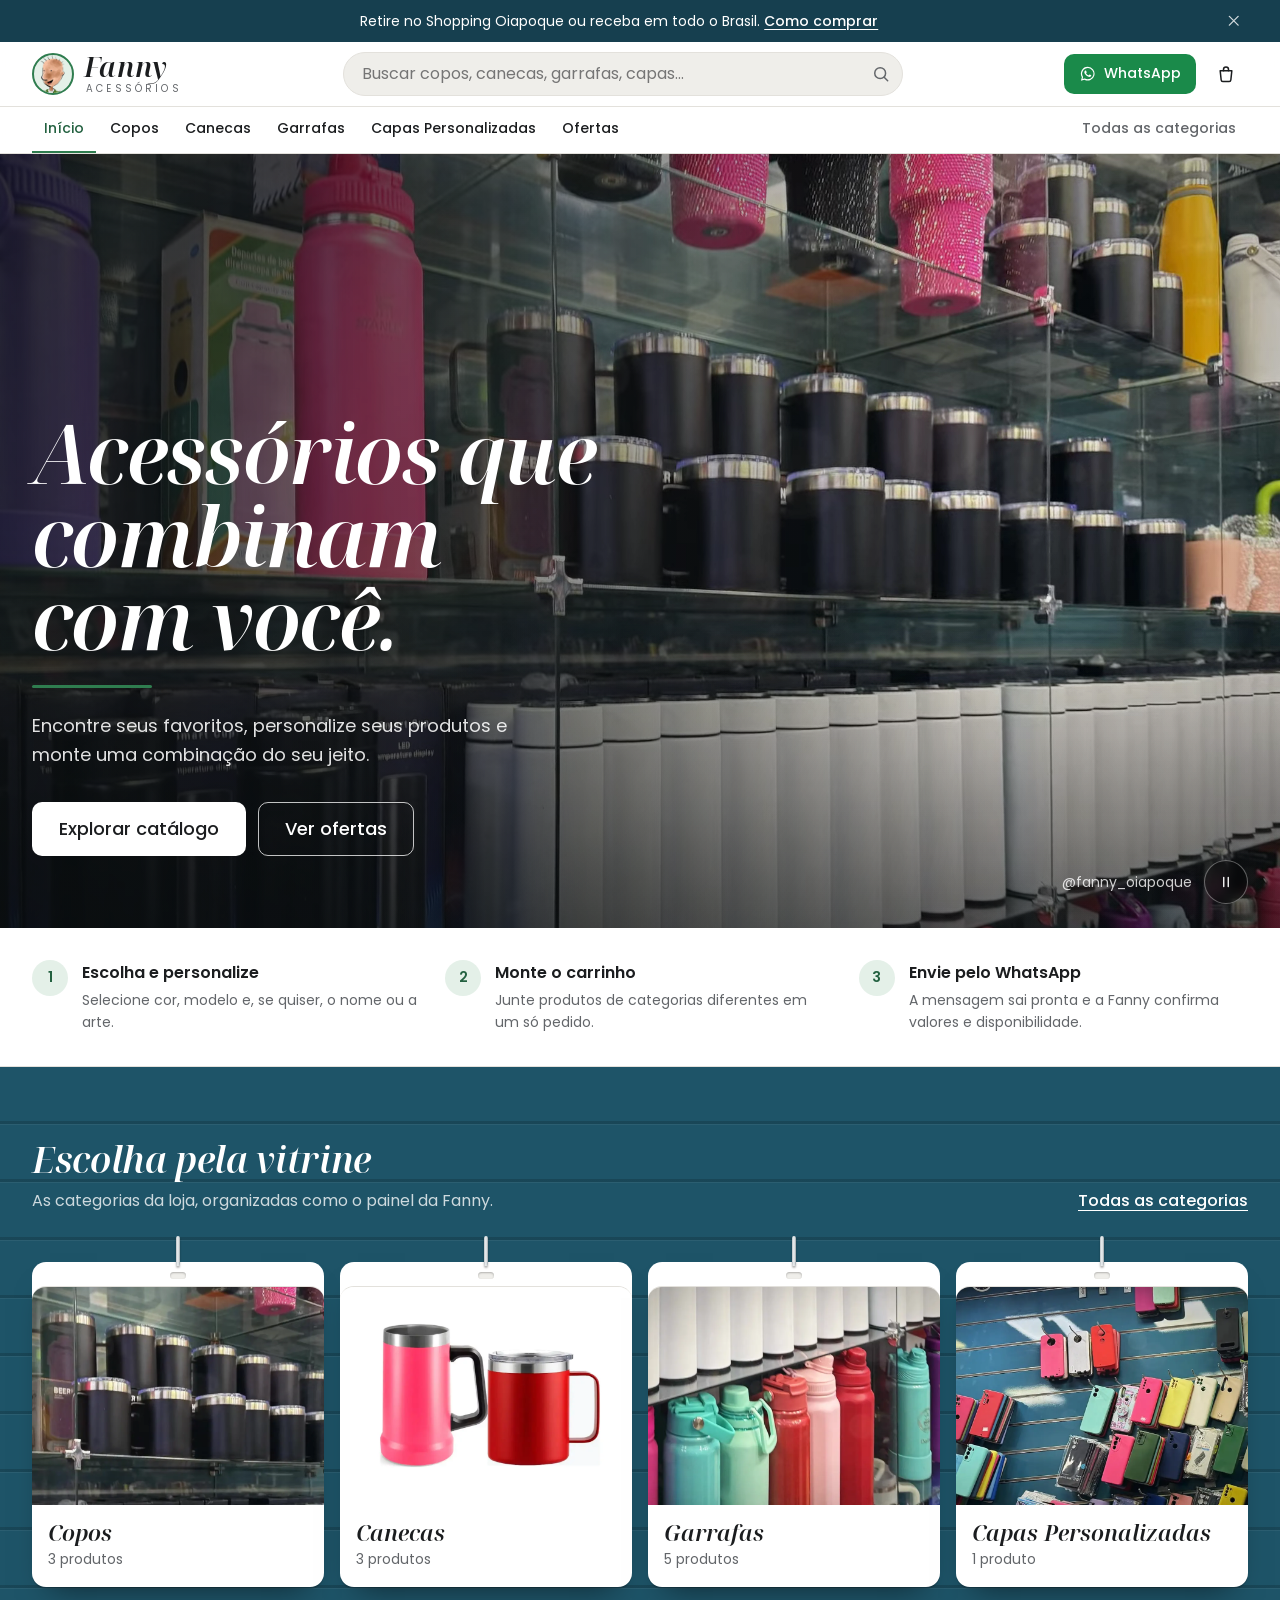
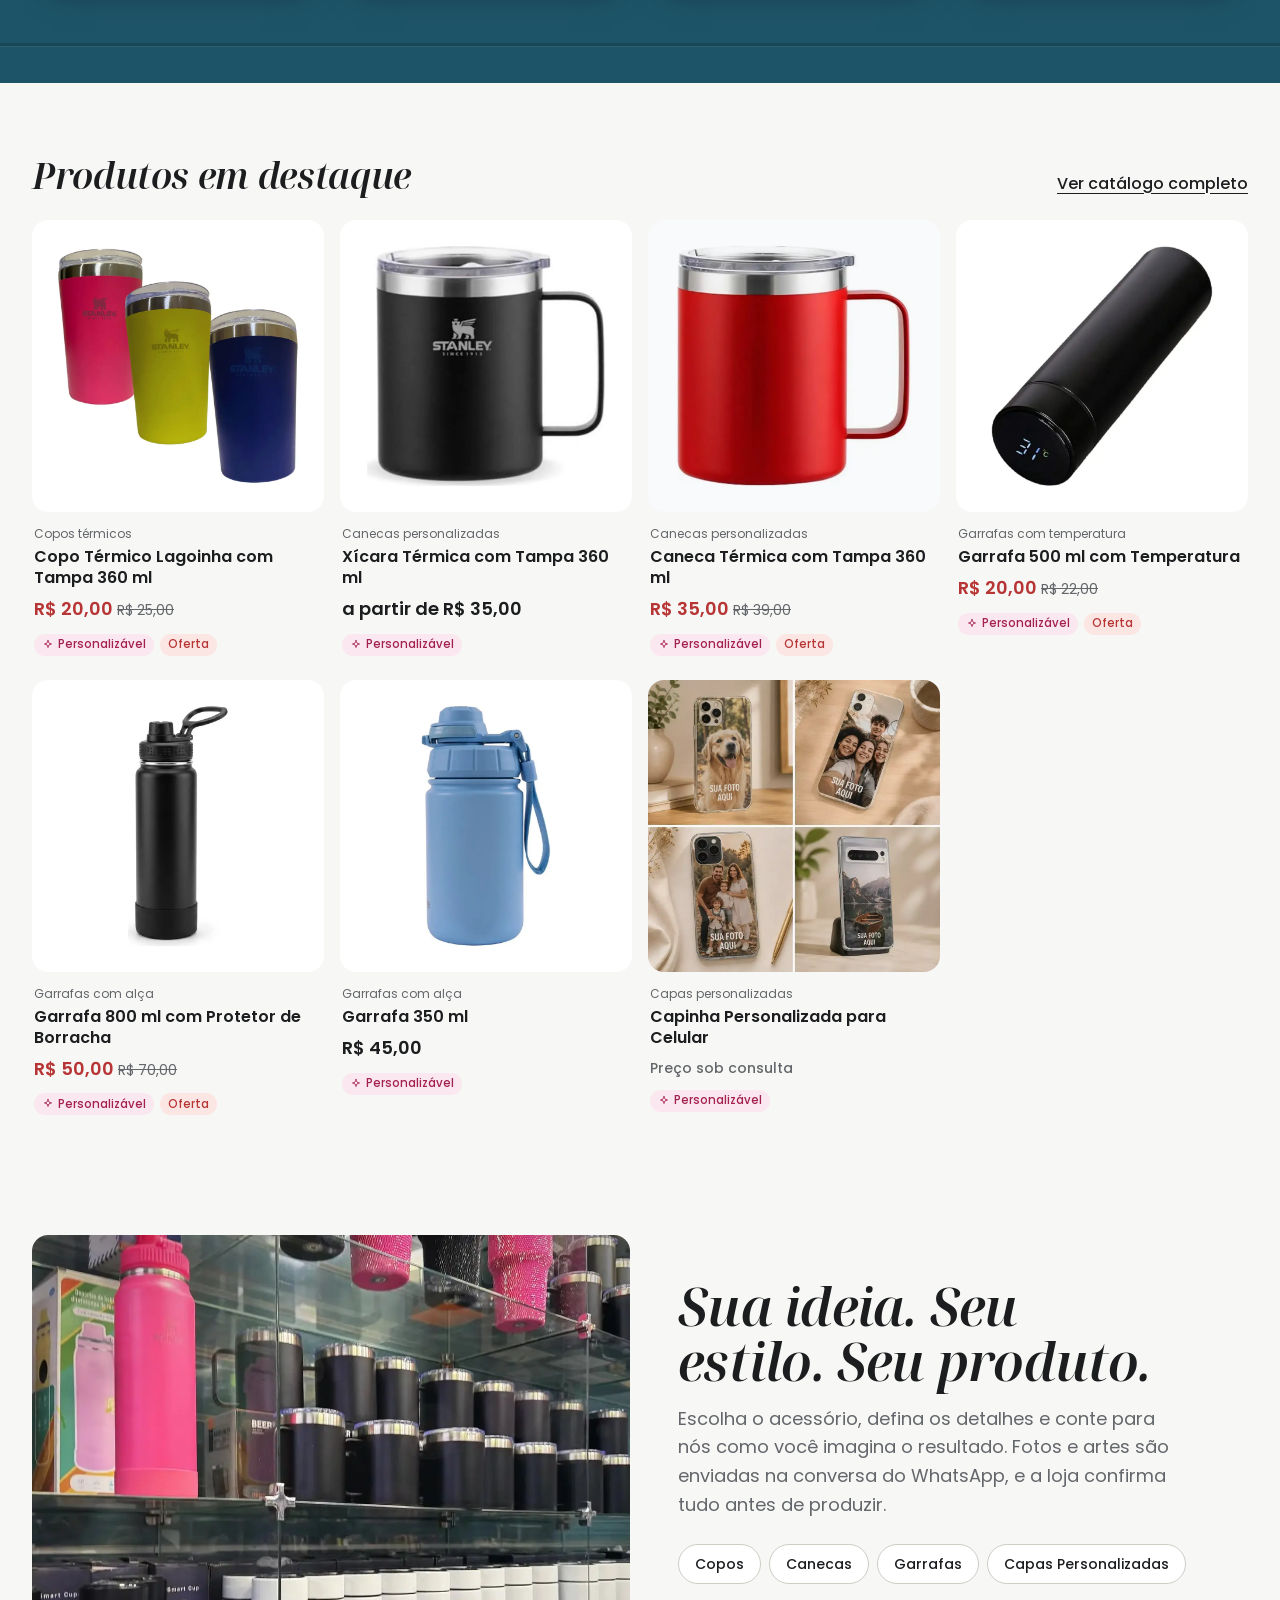
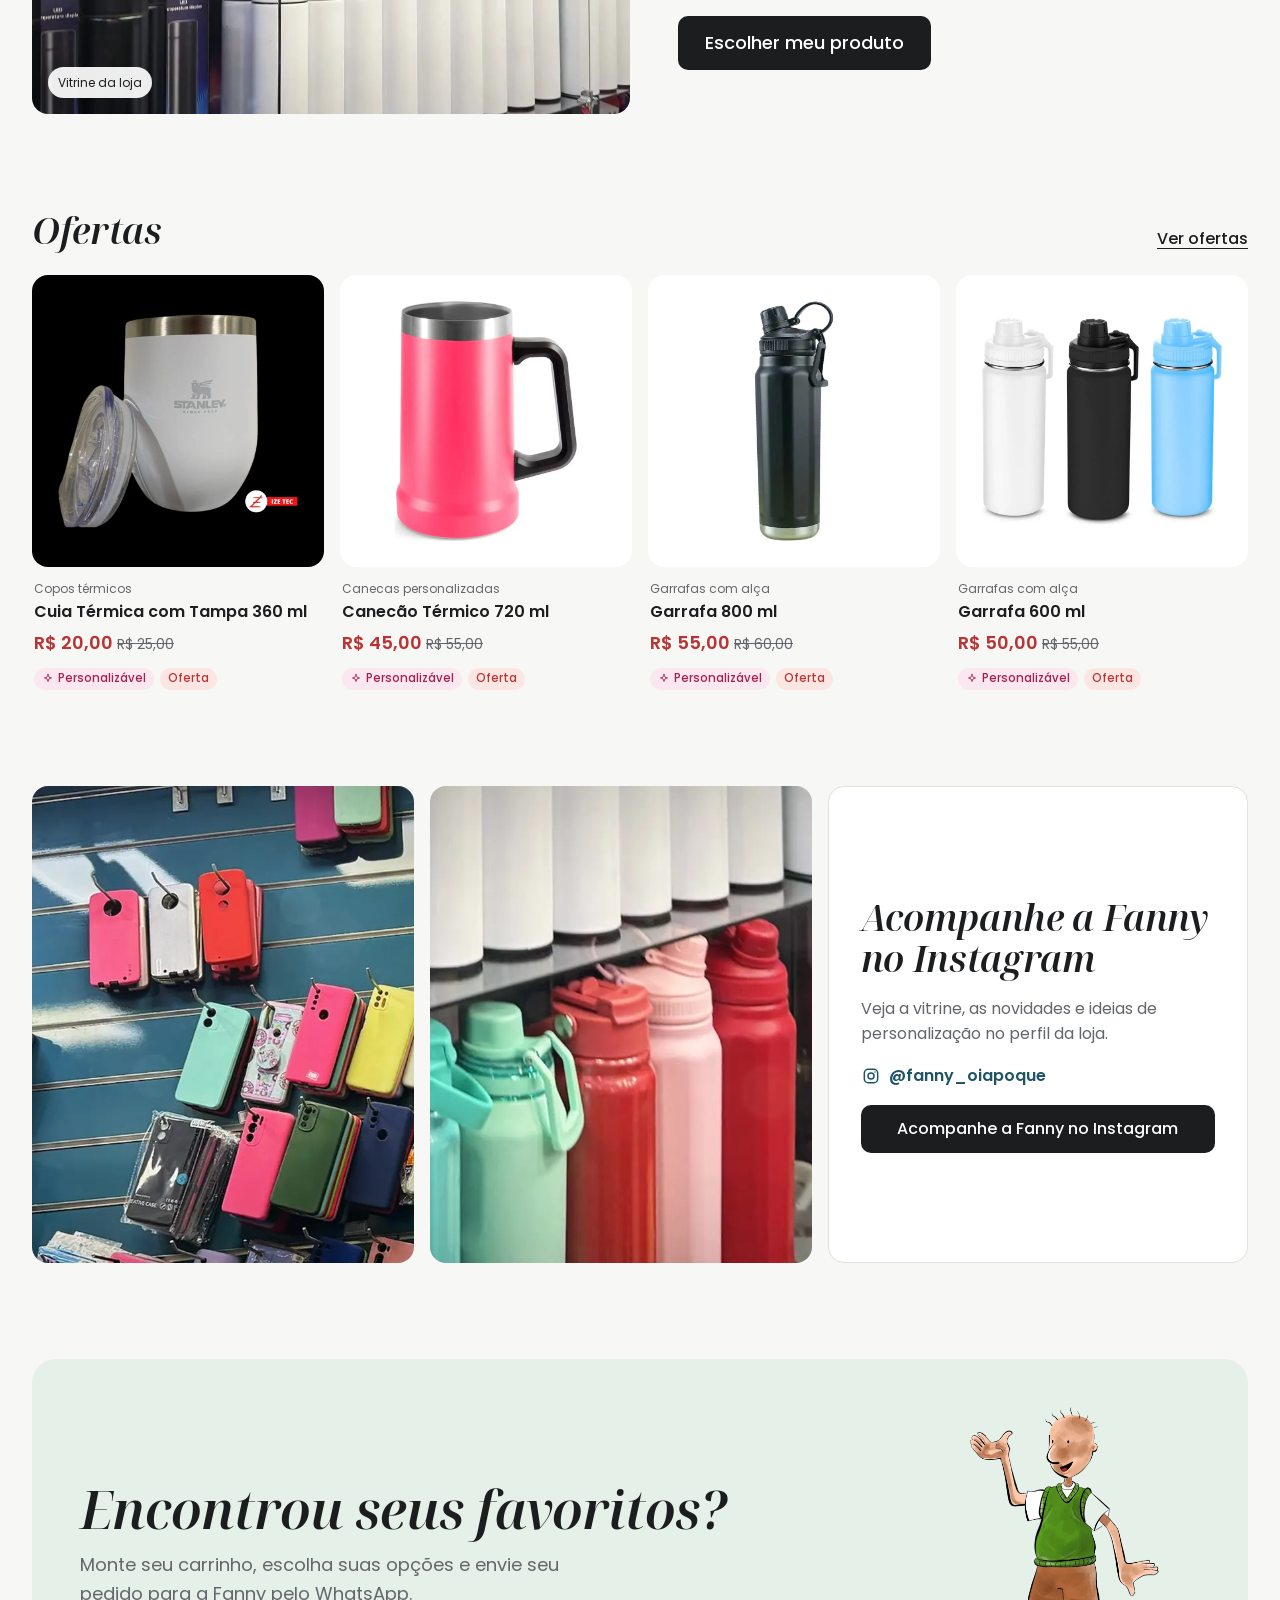
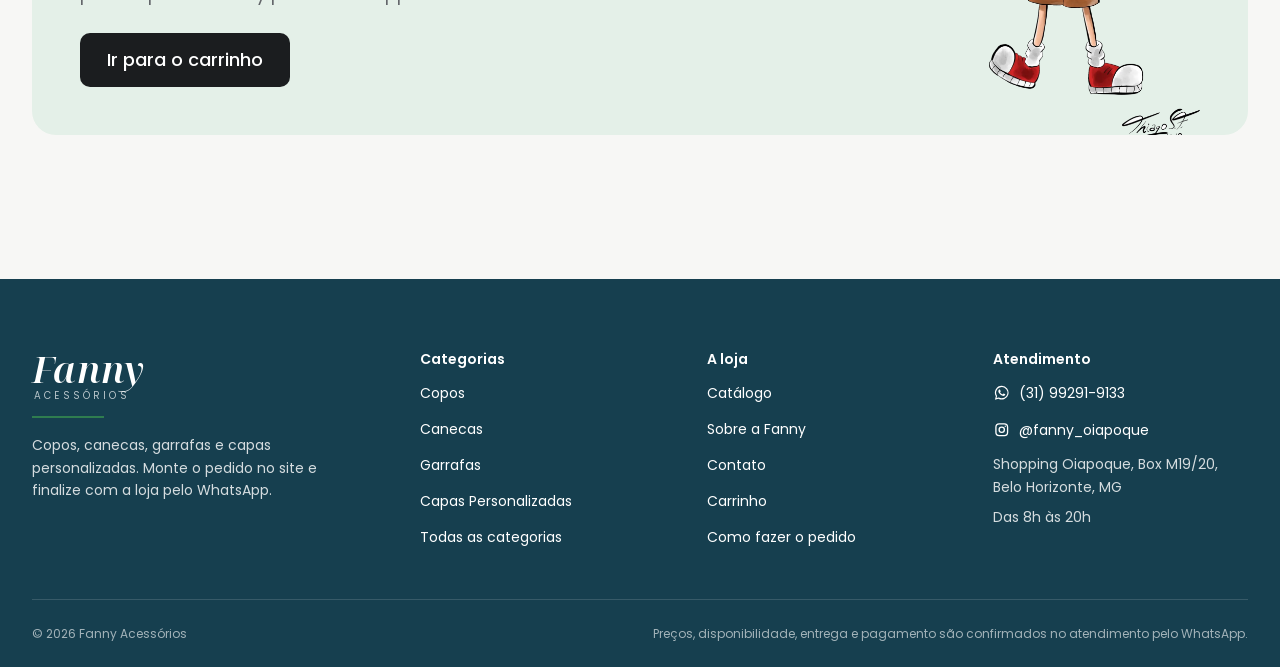
==== commit 498050ba: "Add files via upload" ====
--- a/index.html
+++ b/index.html
@@ -4,16 +4,16 @@
 <meta charset="utf-8">
 <meta name="viewport" content="width=device-width, initial-scale=1, viewport-fit=cover">
 <title>Fanny Acessórios | Acessórios personalizados</title>
-<meta name="description" content="Copos, canecas, garrafas e capas de celular personalizadas. Escolha, personalize e envie seu pedido para a Fanny pelo WhatsApp.">
+<meta name="description" content="Copos, canecas e garrafas térmicas e capinhas personalizadas no Shopping Oiapoque, em Belo Horizonte. Entregamos para todo o Brasil. Peça pelo WhatsApp.">
 <meta name="theme-color" content="#1E5468">
-
+<link rel="canonical" href="https://fannypersonalizados.com.br/">
 <meta property="og:type" content="website">
 <meta property="og:locale" content="pt_BR">
 <meta property="og:site_name" content="Fanny Acessórios">
 <meta property="og:title" content="Fanny Acessórios | Acessórios personalizados">
-<meta property="og:description" content="Copos, canecas, garrafas e capas de celular personalizadas. Escolha, personalize e envie seu pedido para a Fanny pelo WhatsApp.">
-<meta property="og:image" content="assets/img/brand/og-image.jpg">
-
+<meta property="og:description" content="Copos, canecas e garrafas térmicas e capinhas personalizadas no Shopping Oiapoque, em Belo Horizonte. Entregamos para todo o Brasil. Peça pelo WhatsApp.">
+<meta property="og:image" content="https://fannypersonalizados.com.br/assets/img/brand/og-image.jpg">
+<meta property="og:url" content="https://fannypersonalizados.com.br/">
 <meta name="twitter:card" content="summary_large_image">
 <link rel="icon" href="favicon.svg" type="image/svg+xml">
 <link rel="apple-touch-icon" href="assets/img/brand/apple-touch-icon.png">
@@ -30,11 +30,11 @@
 <script type="module" src="assets/js/main.js"></script>
 <link rel="preload" as="image" href="assets/img/hero/hero-poster.webp" media="(min-width: 768px)">
 <link rel="preload" as="image" href="assets/img/hero/hero-poster-1280.webp" media="(max-width: 767px)">
-<script type="application/ld+json">{"@context":"https://schema.org","@type":"Store","name":"Fanny Acessórios","description":"Copos, canecas, garrafas e capas personalizadas.","telephone":"+5531992919133","sameAs":["https://www.instagram.com/fanny_oiapoque/"]}</script>
+<script type="application/ld+json">{"@context":"https://schema.org","@type":"Store","name":"Fanny Acessórios","description":"Copos, canecas, garrafas e capas personalizadas.","telephone":"+5531992919133","sameAs":["https://www.instagram.com/fanny_oiapoque/"],"url":"https://fannypersonalizados.com.br/","image":"https://fannypersonalizados.com.br/assets/img/brand/og-image.jpg","address":{"@type":"PostalAddress","streetAddress":"Shopping Oiapoque, Box M19/20","addressLocality":"Belo Horizonte","addressRegion":"MG","addressCountry":"BR"},"paymentAccepted":"Dinheiro, Pix, Cartão de débito, Cartão de crédito"}</script>
 </head>
 <body data-page="home">
 <a class="skip" href="#conteudo">Pular para o conteúdo</a>
-<div class="announce"><div class="container"><p>Monte o carrinho e envie o pedido pelo WhatsApp. <a href="carrinho/#como-funciona">Como funciona</a></p><button type="button" data-announcement-close aria-label="Fechar aviso"><svg class="icon" viewBox="0 0 24 24" width="24" height="24" aria-hidden="true" focusable="false" fill="none" stroke="currentColor" stroke-width="1.8" stroke-linecap="round" stroke-linejoin="round"><path d="M6 6l12 12M18 6 6 18"/></svg></button></div></div>
+<div class="announce"><div class="container"><p>Retire no Shopping Oiapoque ou receba em todo o Brasil. <a href="contato/#como-comprar">Como comprar</a></p><button type="button" data-announcement-close aria-label="Fechar aviso"><svg class="icon" viewBox="0 0 24 24" width="24" height="24" aria-hidden="true" focusable="false" fill="none" stroke="currentColor" stroke-width="1.8" stroke-linecap="round" stroke-linejoin="round"><path d="M6 6l12 12M18 6 6 18"/></svg></button></div></div>
 <header class="site-header">
   <div class="container header__row">
     <button type="button" class="icon-btn header__menu" data-nav-toggle aria-controls="mobile-nav" aria-expanded="false" aria-label="Abrir menu"><svg class="icon" viewBox="0 0 24 24" width="24" height="24" aria-hidden="true" focusable="false" fill="none" stroke="currentColor" stroke-width="1.8" stroke-linecap="round" stroke-linejoin="round"><path d="M4 7h16M4 12h16M4 17h16"/></svg></button>
@@ -58,7 +58,8 @@
       <li><a href="categorias/canecas/">Canecas</a></li>
       <li><a href="categorias/garrafas/">Garrafas</a></li>
       <li><a href="categorias/capas-personalizadas/">Capas Personalizadas</a></li>
-
+      
+      <li><a href="ofertas/">Ofertas</a></li>
       <li class="mainnav__all"><a href="categorias/">Todas as categorias</a></li>
     </ul>
   </nav>
@@ -79,7 +80,7 @@
         <li><a href="categorias/canecas/"><span class="mega__icon"><svg class="icon" viewBox="0 0 24 24" width="24" height="24" aria-hidden="true" focusable="false"><use href="assets/icons/categorias.svg#i-mug" width="24" height="24"/></svg></span>Canecas</a></li>
         <li><a href="categorias/garrafas/"><span class="mega__icon"><svg class="icon" viewBox="0 0 24 24" width="24" height="24" aria-hidden="true" focusable="false"><use href="assets/icons/categorias.svg#i-bottle" width="24" height="24"/></svg></span>Garrafas</a></li>
         <li><a href="categorias/capas-personalizadas/"><span class="mega__icon"><svg class="icon" viewBox="0 0 24 24" width="24" height="24" aria-hidden="true" focusable="false"><use href="assets/icons/categorias.svg#i-phone" width="24" height="24"/></svg></span>Capas Personalizadas</a></li>
-        
+        <li><a href="ofertas/"><span class="mega__icon"><svg class="icon" viewBox="0 0 24 24" width="24" height="24" aria-hidden="true" focusable="false" fill="none" stroke="currentColor" stroke-width="1.8" stroke-linecap="round" stroke-linejoin="round"><path d="M12 3c.6 4.6 2.4 6.4 7 7-4.6.6-6.4 2.4-7 7-.6-4.6-2.4-6.4-7-7 4.6-.6 6.4-2.4 7-7z"/></svg></span>Ofertas</a></li>
       </ul>
       <h2>A loja</h2>
       <ul>
@@ -107,7 +108,7 @@
     <p class="hero__lead">Encontre seus favoritos, personalize seus produtos e monte uma combinação do seu jeito.</p>
     <div class="btn-row">
       <a class="btn btn--light btn--lg" href="catalogo/">Explorar catálogo</a>
-      <a class="btn btn--outline-light btn--lg" href="catalogo/?pers=1">Ver personalizados</a>
+      <a class="btn btn--outline-light btn--lg" href="ofertas/">Ver ofertas</a>
     </div>
   </div>
   <a class="hero__handle" href="https://www.instagram.com/fanny_oiapoque/" target="_blank" rel="noopener">@fanny_oiapoque</a>
@@ -135,10 +136,10 @@
       <a class="text-link" style="color:#fff" href="categorias/">Todas as categorias</a>
     </div>
     <div class="wall__grid">
-      <a class="hang hang--big" href="categorias/copos/"><img class="hang__img" src="assets/img/categories/copos.webp" alt="" width="960" height="720" loading="lazy" decoding="async"><span class="hang__body"><span class="hang__name">Copos</span><span class="hang__meta">2 produtos</span></span></a>
-      <a class="hang hang--big" href="categorias/canecas/"><img class="hang__img" src="assets/img/categories/icon-mug.svg" alt="" width="960" height="720" loading="lazy" decoding="async"><span class="hang__body"><span class="hang__name">Canecas</span><span class="hang__meta">2 produtos</span></span></a>
-      <a class="hang hang--big" href="categorias/garrafas/"><img class="hang__img" src="assets/img/categories/garrafas.webp" alt="" width="960" height="720" loading="lazy" decoding="async"><span class="hang__body"><span class="hang__name">Garrafas</span><span class="hang__meta">4 produtos</span></span></a>
-      <a class="hang hang--big" href="categorias/capas-personalizadas/"><img class="hang__img" src="assets/img/categories/capas-personalizadas.webp" alt="" width="960" height="720" loading="lazy" decoding="async"><span class="hang__body"><span class="hang__name">Capas Personalizadas</span><span class="hang__meta">2 produtos</span></span></a>
+      <a class="hang hang--big" href="categorias/copos/"><img class="hang__img" src="assets/img/categories/copos.webp" alt="" width="960" height="720" loading="lazy" decoding="async"><span class="hang__body"><span class="hang__name">Copos</span><span class="hang__meta">3 produtos</span></span></a>
+      <a class="hang hang--big" href="categorias/canecas/"><img class="hang__img" src="assets/img/categories/canecas.webp" alt="" width="960" height="720" loading="lazy" decoding="async"><span class="hang__body"><span class="hang__name">Canecas</span><span class="hang__meta">3 produtos</span></span></a>
+      <a class="hang hang--big" href="categorias/garrafas/"><img class="hang__img" src="assets/img/categories/garrafas.webp" alt="" width="960" height="720" loading="lazy" decoding="async"><span class="hang__body"><span class="hang__name">Garrafas</span><span class="hang__meta">5 produtos</span></span></a>
+      <a class="hang hang--big" href="categorias/capas-personalizadas/"><img class="hang__img" src="assets/img/categories/capas-personalizadas.webp" alt="" width="960" height="720" loading="lazy" decoding="async"><span class="hang__body"><span class="hang__name">Capas Personalizadas</span><span class="hang__meta">1 produto</span></span></a>
 
     </div>
   </div>
@@ -150,7 +151,7 @@
       <div><h2 class="section-title" id="feat-title">Produtos em destaque</h2></div>
       <a class="text-link" href="catalogo/">Ver catálogo completo</a>
     </div>
-    <div style="margin-bottom:var(--space-5)"><p class="demo-note"><svg class="icon" viewBox="0 0 24 24" width="24" height="24" aria-hidden="true" focusable="false" fill="none" stroke="currentColor" stroke-width="1.8" stroke-linecap="round" stroke-linejoin="round"><circle cx="12" cy="12" r="8.5"/><path d="M12 11v5M12 8h.01"/></svg><span>Catálogo em montagem: os produtos são exemplos baseados na vitrine da loja. Preço e disponibilidade são confirmados pelo WhatsApp.</span></p></div>
+    
     <div class="grid" data-grid></div>
   </div>
 </section>
@@ -165,7 +166,7 @@
       <h2 class="custom__title" id="custom-title">Sua ideia. Seu estilo. Seu produto.</h2>
       <p class="custom__text">Escolha o acessório, defina os detalhes e conte para nós como você imagina o resultado. Fotos e artes são enviadas na conversa do WhatsApp, e a loja confirma tudo antes de produzir.</p>
       <ul class="custom__kinds"><li><a href="categorias/copos/?pers=1">Copos</a></li><li><a href="categorias/canecas/?pers=1">Canecas</a></li><li><a href="categorias/garrafas/?pers=1">Garrafas</a></li><li><a href="categorias/capas-personalizadas/?pers=1">Capas Personalizadas</a></li></ul>
-      <div class="btn-row" style="margin-top:var(--space-6)"><a class="btn btn--primary btn--lg" href="catalogo/?pers=1">Descobrir personalizados</a></div>
+      <div class="btn-row" style="margin-top:var(--space-6)"><a class="btn btn--primary btn--lg" href="catalogo/">Escolher meu produto</a></div>
     </div>
   </div>
 </section>
@@ -173,7 +174,9 @@
 <section class="section section--tight" data-home-new hidden aria-labelledby="new-title">
   <div class="container"><div class="section-head"><h2 class="section-title" id="new-title">Novidades</h2></div><div class="grid" data-grid></div></div>
 </section>
-
+<section class="section section--tight" data-home-offers hidden aria-labelledby="off-title">
+  <div class="container"><div class="section-head"><h2 class="section-title" id="off-title">Ofertas</h2><a class="text-link" href="ofertas/">Ver ofertas</a></div><div class="grid" data-grid></div></div>
+</section>
 <section class="section section--tight" aria-labelledby="insta-title">
   <div class="container insta">
     <div class="insta__photo"><img src="assets/img/categories/capas-personalizadas.webp" alt="Painel azul da loja com capinhas coloridas penduradas" width="960" height="720" loading="lazy"></div>
@@ -199,7 +202,7 @@
     </div>
   </div>
 </section>
-<noscript><div class="container"><p class="notice">Ative o JavaScript para filtrar produtos e usar o carrinho. Você também pode pedir pelo <a href="https://wa.me/5531992919133?text=Ol%C3%A1%2C%20Fanny!%20Vim%20pelo%20site%20e%20gostaria%20de%20mais%20informa%C3%A7%C3%B5es.">WhatsApp</a>.</p><ul><li><a href="produto/?id=copo-termico-com-tampa">Copo térmico com tampa</a></li><li><a href="produto/?id=copo-com-canudo">Copo com canudo</a></li><li><a href="produto/?id=caneca-personalizada">Caneca personalizada</a></li><li><a href="produto/?id=garrafa-colorida-com-alca">Garrafa colorida com alça</a></li><li><a href="produto/?id=garrafa-termica-rosa">Garrafa térmica de tampa rosqueável</a></li><li><a href="produto/?id=garrafa-personalizada">Garrafa personalizada</a></li><li><a href="produto/?id=capa-personalizada">Capa personalizada com nome ou frase</a></li><li><a href="produto/?id=capa-com-foto-ou-arte">Capa personalizada com foto ou arte</a></li></ul></div></noscript>
+<noscript><div class="container"><p class="notice">Ative o JavaScript para filtrar produtos e usar o carrinho. Você também pode pedir pelo <a href="https://wa.me/5531992919133?text=Ol%C3%A1%2C%20Fanny!%20Vim%20pelo%20site%20e%20gostaria%20de%20mais%20informa%C3%A7%C3%B5es.">WhatsApp</a>.</p><ul><li><a href="produto/?id=copo-termico-lagoinha-360ml">Copo Térmico Lagoinha com Tampa 360 ml</a></li><li><a href="produto/?id=xicara-termica-360ml">Xícara Térmica com Tampa 360 ml</a></li><li><a href="produto/?id=caneca-termica-360ml">Caneca Térmica com Tampa 360 ml</a></li><li><a href="produto/?id=garrafa-500ml-com-temperatura">Garrafa 500 ml com Temperatura</a></li><li><a href="produto/?id=garrafa-800ml-com-protetor">Garrafa 800 ml com Protetor de Borracha</a></li><li><a href="produto/?id=garrafa-350ml">Garrafa 350 ml</a></li><li><a href="produto/?id=capinha-personalizada">Capinha Personalizada para Celular</a></li></ul></div></noscript>
 <p class="notice container" data-js-error hidden>Não foi possível carregar esta parte da página. Recarregue ou fale com a loja pelo WhatsApp.</p>
 </main>
 <footer class="site-footer">
@@ -229,7 +232,8 @@
         <ul>
           <li><a href="https://wa.me/5531992919133?text=Ol%C3%A1%2C%20Fanny!%20Vim%20pelo%20site%20e%20gostaria%20de%20mais%20informa%C3%A7%C3%B5es." target="_blank" rel="noopener"><svg class="icon" viewBox="0 0 24 24" width="24" height="24" aria-hidden="true" focusable="false" fill="currentColor"><path d="M12.04 2.5a9.4 9.4 0 0 0-8.1 14.2L2.6 21.5l4.9-1.3a9.4 9.4 0 1 0 4.54-17.7zm0 17.2a7.8 7.8 0 0 1-3.98-1.09l-.29-.17-2.9.76.78-2.83-.19-.3a7.8 7.8 0 1 1 6.58 3.63zm4.28-5.84c-.23-.12-1.38-.68-1.6-.76-.21-.08-.37-.12-.53.12-.15.23-.6.76-.74.92-.14.15-.27.17-.5.06a6.4 6.4 0 0 1-1.88-1.16 7.1 7.1 0 0 1-1.3-1.62c-.14-.23 0-.36.1-.47.11-.11.24-.27.35-.41.12-.14.16-.23.24-.39.08-.15.04-.29-.02-.4-.06-.12-.53-1.27-.72-1.74-.19-.46-.38-.39-.53-.4h-.45a.86.86 0 0 0-.62.29 2.6 2.6 0 0 0-.82 1.95 4.5 4.5 0 0 0 .95 2.4 10.4 10.4 0 0 0 3.97 3.5c.55.24.99.38 1.32.49.56.18 1.06.15 1.46.09.45-.07 1.38-.56 1.57-1.1.2-.55.2-1.01.14-1.11-.06-.1-.21-.16-.44-.27z"/></svg>(31) 99291-9133</a></li>
           <li><a href="https://www.instagram.com/fanny_oiapoque/" target="_blank" rel="noopener"><svg class="icon" viewBox="0 0 24 24" width="24" height="24" aria-hidden="true" focusable="false" fill="none" stroke="currentColor" stroke-width="1.8" stroke-linecap="round" stroke-linejoin="round"><rect x="4" y="4" width="16" height="16" rx="4.5"/><circle cx="12" cy="12" r="3.6"/><path d="M16.8 7.2h.01"/></svg>@fanny_oiapoque</a></li>
-
+          <li>Shopping Oiapoque, Box M19/20, Belo Horizonte, MG</li>
+          <li>Das 8h às 20h</li>
         </ul>
       </div>
     </div>
--- a/assets/css/layout.css
+++ b/assets/css/layout.css
@@ -295,7 +295,7 @@
 .values .mega__icon { grid-row: span 2; }
 .values span { color: var(--color-text-muted); font-size: var(--text-sm); }
 
-.contact-grid { display: grid; grid-template-columns: repeat(2, minmax(0, 1fr)); gap: var(--space-4); }
+.contact-grid { display: grid; grid-template-columns: repeat(auto-fit, minmax(260px, 1fr)); gap: var(--space-4); }
 .contact-card {
   background: var(--color-surface); border: 1px solid var(--color-border); border-radius: var(--radius-card);
   padding: var(--space-6); display: flex; flex-direction: column; gap: var(--space-3); align-items: flex-start;
@@ -303,7 +303,7 @@
 }
 .contact-card h2 { font-size: var(--text-lg); }
 .contact-card p { color: var(--color-text-muted); }
-.contact-card__big { font-size: var(--text-xl); font-weight: 600; color: var(--color-text) !important; letter-spacing: -0.01em; }
+.contact-card__big { font-size: var(--text-lg); font-weight: 600; color: var(--color-text) !important; letter-spacing: -0.01em; }
 .contact-aside { display: flex; gap: var(--space-5); align-items: center; margin-top: var(--space-7); background: var(--color-surface-2); border-radius: var(--radius-card); padding: var(--space-5) var(--space-6); }
 .contact-aside img { width: 96px; flex: none; }
 
--- a/assets/css/components.css
+++ b/assets/css/components.css
@@ -51,6 +51,8 @@
 .tag--custom { background: var(--color-pop-soft); color: #A3214F; }
 .tag--demo { background: var(--color-warning-bg); color: var(--color-warning-text); }
 .tag--out { background: #F6E3E3; color: var(--color-sale); }
+.tag--sale { background: #FCE6E3; color: var(--color-sale); }
+.card .price:has(.price__old) .price__now, .pdp__price .price:has(.price__old) .price__now { color: var(--color-sale); }
 
 .price { font-weight: 600; font-size: var(--text-md); }
 .price__old { color: var(--color-text-muted); font-weight: 400; font-size: var(--text-sm); }
@@ -139,10 +141,10 @@
 .stepper__btn .icon { width: 16px; height: 16px; }
 .stepper__btn:hover:not([disabled]) { background: var(--color-surface-2); }
 .stepper__btn[disabled] { opacity: .35; cursor: not-allowed; }
-.field .stepper__input, .stepper__input { width: 44px; min-height: 0; border-radius: 0; box-shadow: none !important; height: 40px; border: 0; text-align: center; font-weight: 600; background: transparent; -moz-appearance: textfield; appearance: textfield; padding: 0; }
+.field .stepper .stepper__input, .stepper__input { width: 44px; min-height: 0; border-radius: 0; box-shadow: none !important; height: 40px; border: 0; text-align: center; font-weight: 600; background: transparent; -moz-appearance: textfield; appearance: textfield; padding: 0; }
 .stepper__input::-webkit-outer-spin-button, .stepper__input::-webkit-inner-spin-button { -webkit-appearance: none; margin: 0; }
 .stepper--lg .stepper__btn { width: 48px; height: 52px; }
-.field .stepper--lg .stepper__input, .stepper--lg .stepper__input { height: 52px; width: 48px; font-size: var(--text-md); }
+.field .stepper.stepper--lg .stepper__input, .stepper--lg .stepper__input { height: 52px; width: 48px; font-size: var(--text-md); }
 
 /* ---------- Avisos ---------- */
 .notice {
@@ -202,3 +204,4 @@
 .drawer__head h2 { font-family: var(--font-display); font-style: italic; font-size: var(--text-lg); }
 .drawer__body { flex: 1; overflow-y: auto; padding: 8px 20px; }
 .drawer__foot { padding: 16px 20px 20px; border-top: 1px solid var(--color-border); background: var(--color-surface); display: grid; gap: 10px; }
+.price__note { font-size: var(--text-sm); color: var(--color-text-muted); font-weight: 400; }
--- a/assets/css/catalog.css
+++ b/assets/css/catalog.css
@@ -99,3 +99,6 @@
 .pdp-skeleton { min-height: 70vh; }
 [data-product-root] > .container { padding-top: var(--space-5); }
 .page-search input::-webkit-search-cancel-button { display: none; }
+.pdp__service { list-style: none; display: grid; gap: 8px; padding: var(--space-4) 0 0; border-top: 1px solid var(--color-border); font-size: var(--text-sm); color: var(--color-text-muted); }
+.pdp__service li { display: flex; gap: 10px; align-items: flex-start; }
+.pdp__service .icon { width: 18px; height: 18px; color: var(--color-accent); margin-top: 2px; }
